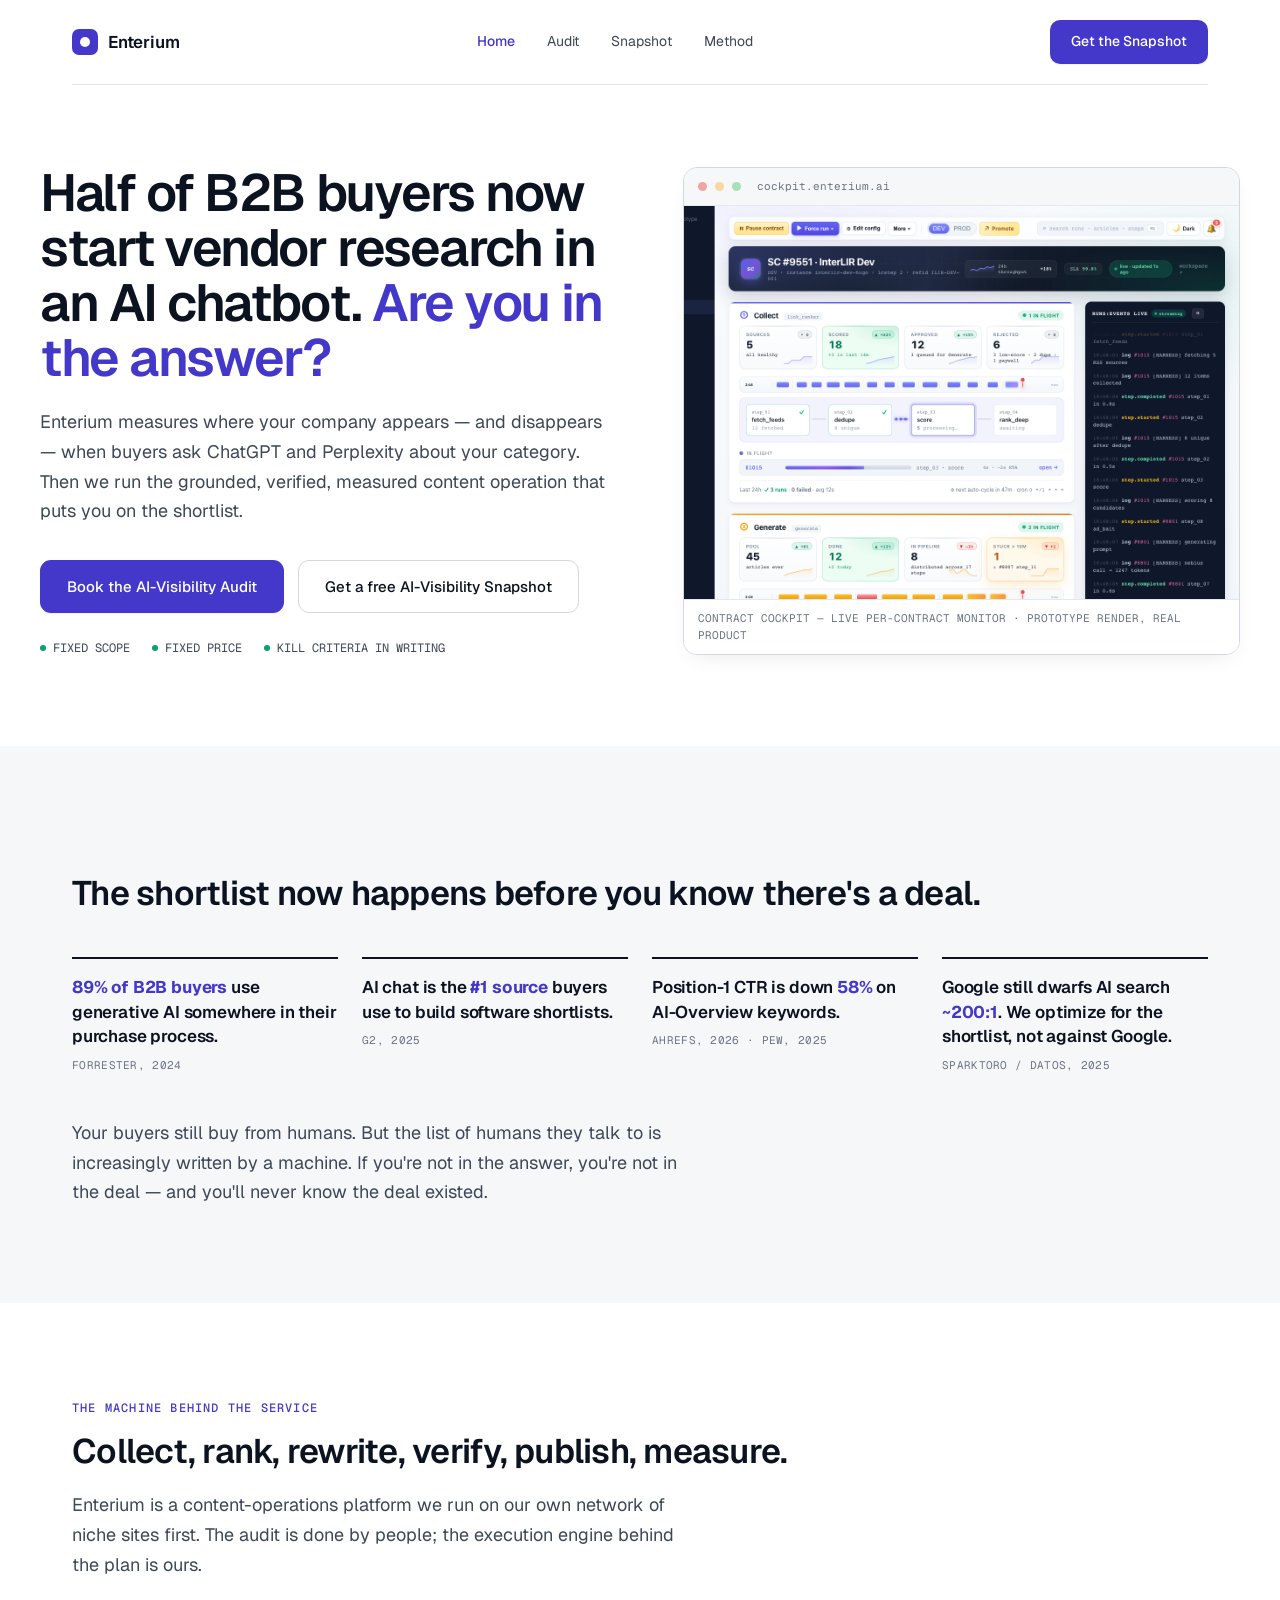
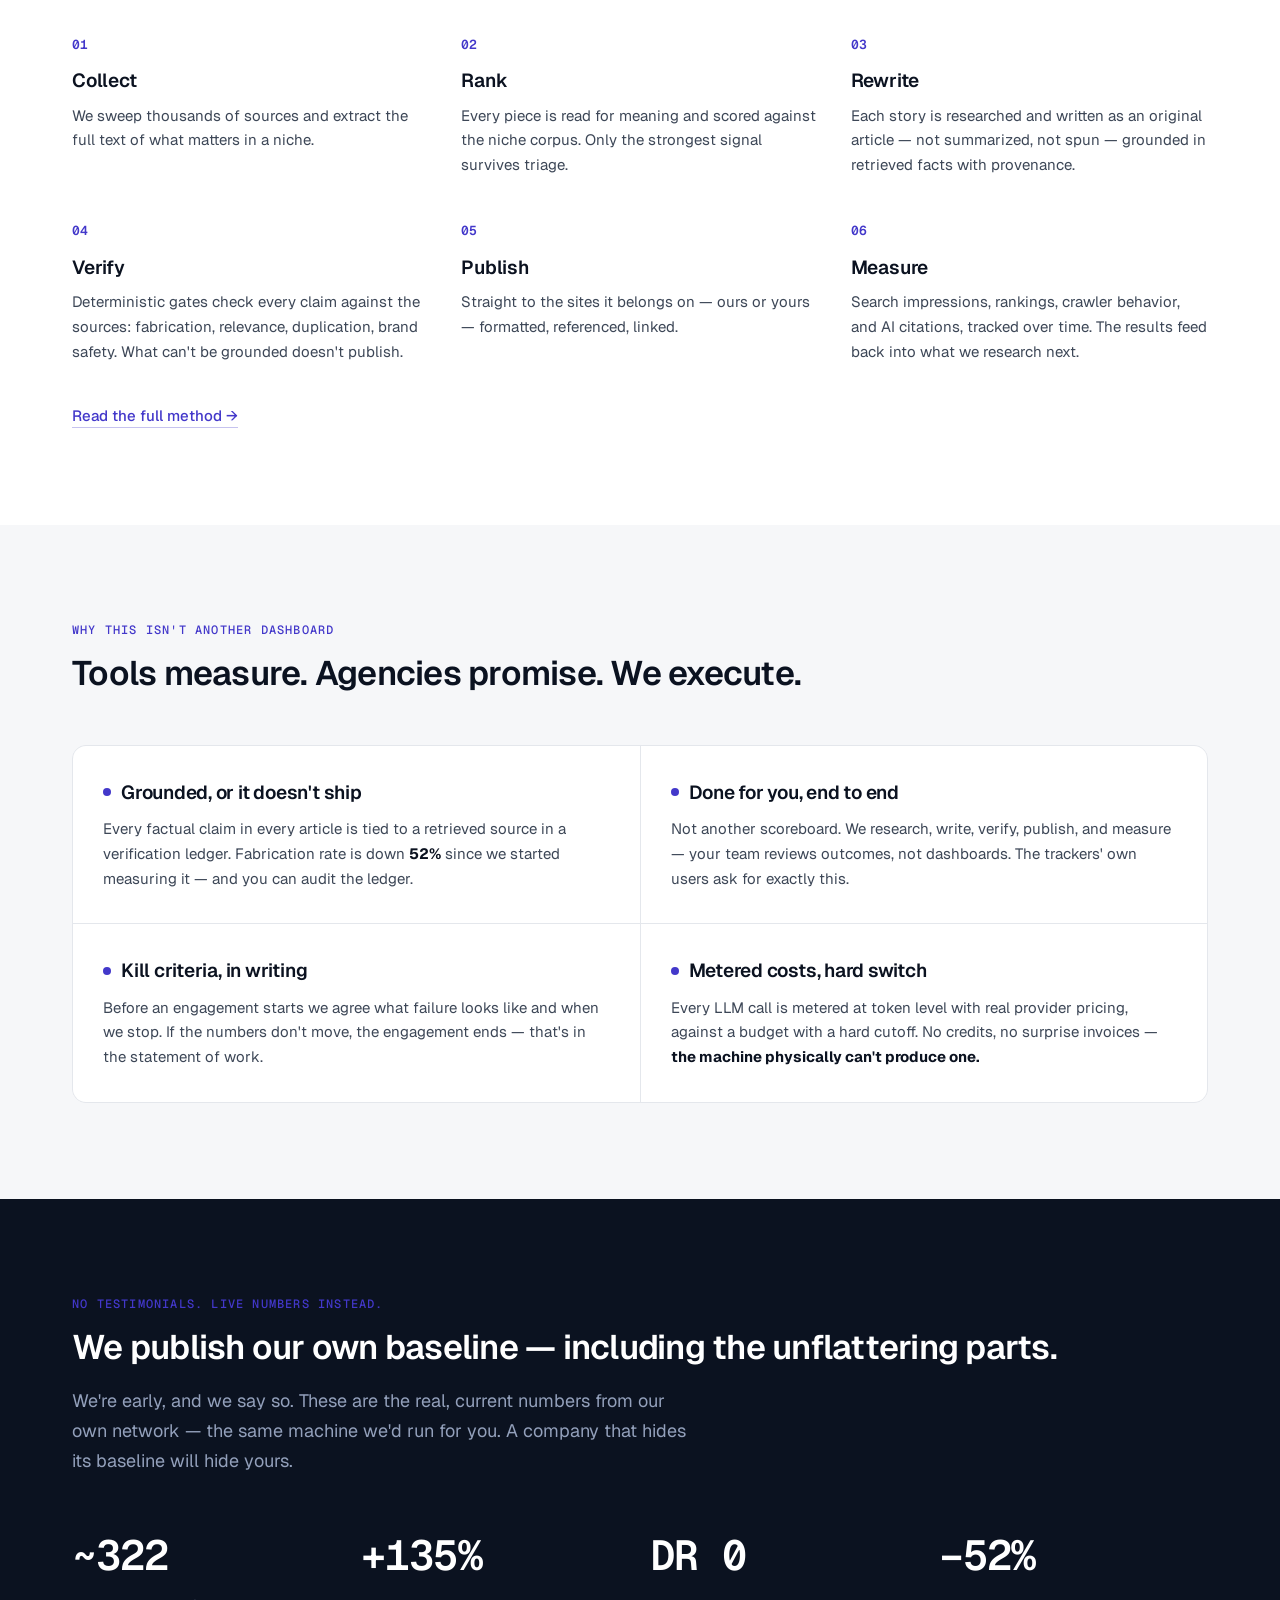
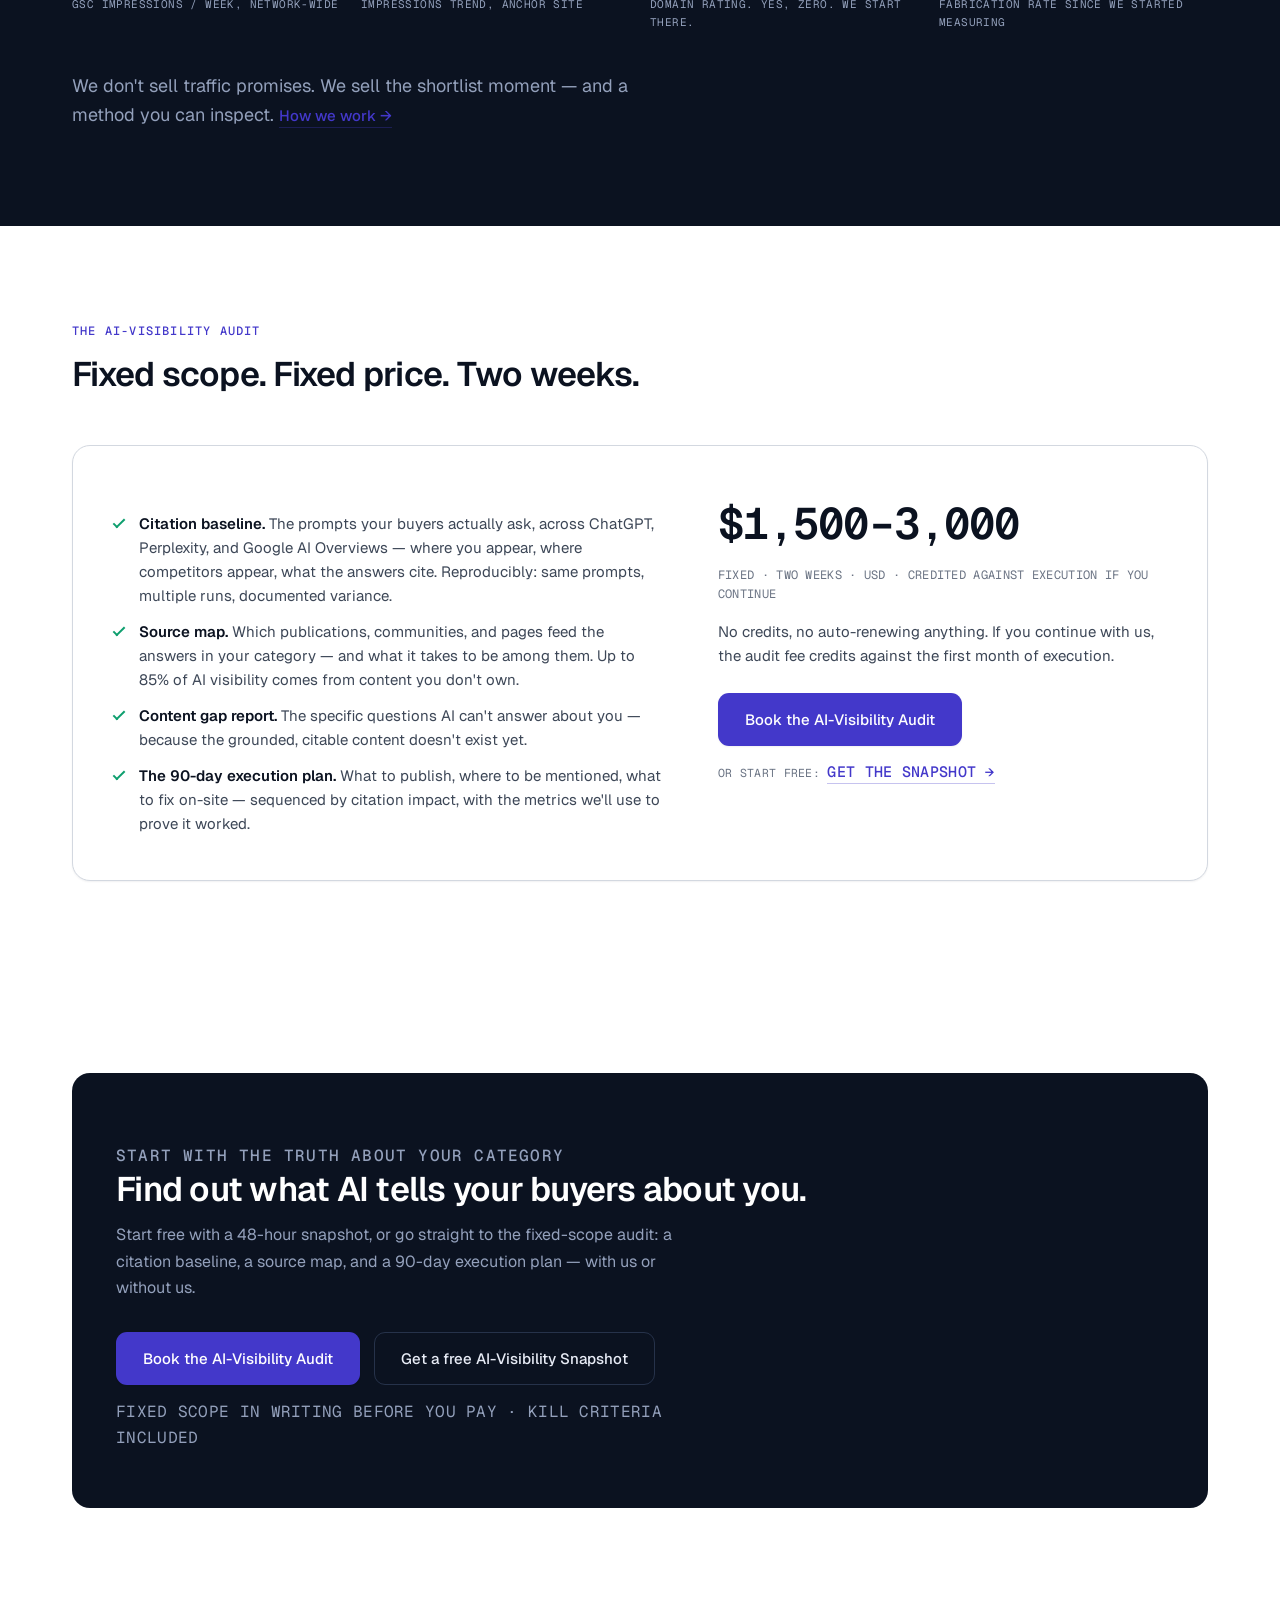
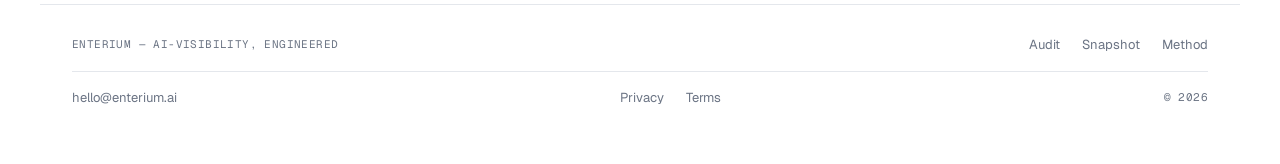
==== index.html @ 720fa22c "Enterium marketing site — canon world, first publish" ====
<!doctype html>
<html lang="en">
<head>
<meta charset="utf-8" />
<meta name="viewport" content="width=device-width, initial-scale=1, viewport-fit=cover" />
<link rel="icon" href="assets/favicon.svg" type="image/svg+xml" />
<link rel="apple-touch-icon" href="assets/apple-touch-icon.svg" />
<title>Enterium — Be in the answer your buyers read</title>
<meta name="description" content="Half of B2B buyers now start vendor research in an AI chatbot. Enterium shows if you're in the answer — and runs the operation that puts you there." />
<link rel="canonical" href="https://pablopadlo-lab.github.io/enterium/" />
<meta name="theme-color" content="#ffffff" />
<meta property="og:type" content="website" />
<meta property="og:title" content="Enterium — Be in the answer your buyers read" />
<meta property="og:description" content="Half of B2B buyers now start vendor research in an AI chatbot. Enterium shows if you're in the answer — and runs the operation that puts you there." />
<meta property="og:url" content="https://pablopadlo-lab.github.io/enterium/" />
<meta property="og:image" content="https://pablopadlo-lab.github.io/enterium/assets/og-image.svg" />
<meta name="twitter:card" content="summary_large_image" />
<meta name="twitter:title" content="Enterium — Be in the answer your buyers read" />
<meta name="twitter:description" content="Half of B2B buyers now start vendor research in an AI chatbot. Enterium shows if you're in the answer — and runs the operation that puts you there." />
<meta name="twitter:image" content="https://pablopadlo-lab.github.io/enterium/assets/og-image.svg" />
<script type="application/ld+json">
{
  "@context": "https://schema.org",
  "@type": "Organization",
  "name": "Enterium",
  "url": "https://pablopadlo-lab.github.io/enterium/",
  "logo": "https://pablopadlo-lab.github.io/enterium/assets/favicon.svg",
  "description": "Enterium is a content-operations platform — Collect, Rank, Rewrite, Verify, Publish, Measure — sold as a done-for-you AI-visibility (GEO) service for B2B companies."
}
</script>
<script type="application/ld+json">
{
  "@context": "https://schema.org",
  "@type": "WebSite",
  "name": "Enterium",
  "url": "https://pablopadlo-lab.github.io/enterium/"
}
</script>
<!-- GA4 placeholder (see README.md). Consent mode defaults to denied; analytics
     fires only after consent. Replace G-XXXXXXXXXX with your measurement ID and
     uncomment the two script blocks below to enable.
<script>
  window.dataLayer = window.dataLayer || [];
  function gtag(){dataLayer.push(arguments);}
  gtag('consent', 'default', { analytics_storage: 'denied', ad_storage: 'denied' });
</script>
<script async src="https://www.googletagmanager.com/gtag/js?id=G-XXXXXXXXXX"></script>
-->
<!--
THESIS: the category-standard B2B AI-search service site, played straight — clarity,
proof, one committed accent; refuses the dark neon HUD cliché and refuses quirk.
OWN-WORLD: white surfaces, near-black ink, single indigo accent, Geist/Geist Mono,
hairline rules, real product imagery (cockpit screenshot), dark reserved for the metrics
band and the closing CTA panel.
STORY: a skeptical B2B founder gets the problem in one line, sees primary-source
evidence, sees the machine that executes, reads our unflattering numbers, then acts.
FIRST VIEWPORT: clean nav; left — the claim + sub + dual CTA + mono proof microline;
right — the Contract Cockpit in a browser frame, captioned honestly as a prototype.
FORM: canon, chosen by the user via the standing exit (2026-07-27); quality bar
AirOps/Profound. Old HUD world is anti-reference. Copy rules: verified stats only.
-->
<link rel="preconnect" href="https://fonts.googleapis.com" />
<link rel="preconnect" href="https://fonts.gstatic.com" crossorigin />
<link rel="preload" as="style" href="https://fonts.googleapis.com/css2?family=Geist:wght@400;500;600;700&family=Geist+Mono:wght@400;500;600&display=swap" onload="this.onload=null;this.rel='stylesheet'" />
<noscript><link rel="stylesheet" href="https://fonts.googleapis.com/css2?family=Geist:wght@400;500;600;700&family=Geist+Mono:wght@400;500;600&display=swap" /></noscript>
<link rel="stylesheet" href="assets/canon.css" />
<script src="assets/main.js" defer></script>
</head>
<body>
<a class="skip" href="#main">Skip to content</a>

<header class="wrap">
  <div class="nav">
    <a class="brand" href="index.html" aria-label="Enterium home"><span class="mark" aria-hidden="true"></span><b>Enterium</b></a>
    <nav class="navlinks" aria-label="Primary">
      <a href="index.html" aria-current="page">Home</a>
      <a href="audit.html">Audit</a>
      <a href="snapshot.html">Snapshot</a>
      <a href="method.html">Method</a>
    </nav>
    <a class="btn btn-primary navcta-btn" href="snapshot.html">Get the Snapshot</a>
    <button class="navtoggle" type="button" aria-expanded="false" aria-controls="mobilemenu" aria-label="Toggle navigation">
      <span></span><span></span><span></span>
    </button>
  </div>
  <nav class="mobilemenu" id="mobilemenu" aria-label="Mobile">
    <a href="index.html" aria-current="page">Home</a>
    <a href="audit.html">Audit</a>
    <a href="snapshot.html">Snapshot</a>
    <a href="method.html">Method</a>
    <a class="btn btn-primary" href="snapshot.html">Get the Snapshot</a>
  </nav>
</header>

<main id="main" tabindex="-1">
  <!-- hero -->
  <section class="hero wrap">
    <div class="hero-inner">
      <h1 class="reveal" style="--i:0">Half of B2B buyers now start vendor research in an AI chatbot. <span class="em">Are you in the&nbsp;answer?</span></h1>
      <p class="lead reveal" style="--i:1">Enterium measures where your company appears — and disappears — when buyers ask ChatGPT and Perplexity about your category. Then we run the grounded, verified, measured content operation that puts you on the shortlist.</p>
      <div class="hero-ctas reveal" style="--i:2">
        <a class="btn btn-primary btn-lg" href="audit.html">Book the AI-Visibility Audit</a>
        <a class="btn btn-line btn-lg" href="snapshot.html">Get a free AI-Visibility Snapshot</a>
      </div>
      <div class="hero-proof reveal" style="--i:3">
        <span><i aria-hidden="true"></i>FIXED SCOPE</span>
        <span><i aria-hidden="true"></i>FIXED PRICE</span>
        <span><i aria-hidden="true"></i>KILL CRITERIA IN WRITING</span>
      </div>
    </div>
    <div class="reveal" style="--i:1">
      <figure class="shot">
        <div class="shot-bar" aria-hidden="true"><i></i><i></i><i></i><span>cockpit.enterium.ai</span></div>
        <img src="assets/cockpit.png" alt="Enterium Contract Cockpit: per-contract pipeline monitor showing the Collect stage with scored and approved source counts, run steps, and a live event stream" width="1270" height="900" />
        <figcaption class="shot-cap">CONTRACT COCKPIT — LIVE PER-CONTRACT MONITOR · PROTOTYPE RENDER, REAL PRODUCT</figcaption>
      </figure>
    </div>
  </section>

  <!-- evidence -->
  <section class="soft" aria-labelledby="evidence-h">
    <div class="wrap">
      <p class="eyebrow reveal">The shift, in primary sources</p>
      <h2 id="evidence-h" class="reveal" style="--i:1">The shortlist now happens before you know there's a deal.</h2>
      <div class="sources">
        <div class="source reveal" style="--i:0">
          <p class="s-stat"><b>89% of B2B buyers</b> use generative AI somewhere in their purchase process.</p>
          <p class="s-src">FORRESTER, 2024</p>
        </div>
        <div class="source reveal" style="--i:1">
          <p class="s-stat">AI chat is the <b>#1 source</b> buyers use to build software shortlists.</p>
          <p class="s-src">G2, 2025</p>
        </div>
        <div class="source reveal" style="--i:2">
          <p class="s-stat">Position-1 CTR is down <b>58%</b> on AI-Overview keywords.</p>
          <p class="s-src">AHREFS, 2026 · PEW, 2025</p>
        </div>
        <div class="source reveal" style="--i:3">
          <p class="s-stat">Google still dwarfs AI search <b>~200:1</b>. We optimize for the shortlist, not against Google.</p>
          <p class="s-src">SPARKTORO / DATOS, 2025</p>
        </div>
      </div>
      <p class="lead reveal" style="--i:4;margin-top:44px">Your buyers still buy from humans. But the list of humans they talk to is increasingly written by a machine. If you're not in the answer, you're not in the deal — and you'll never know the deal existed.</p>
    </div>
  </section>

  <!-- how it works -->
  <section aria-labelledby="loop-h">
    <div class="wrap">
      <p class="eyebrow reveal">The machine behind the service</p>
      <h2 id="loop-h" class="reveal" style="--i:1">Collect, rank, rewrite, verify, publish, measure.</h2>
      <p class="lead reveal" style="--i:2">Enterium is a content-operations platform we run on our own network of niche sites first. The audit is done by people; the execution engine behind the plan is ours.</p>
      <div class="steps">
        <div class="step reveal" style="--i:0">
          <span class="st-num">01</span>
          <h3>Collect</h3>
          <p>We sweep thousands of sources and extract the full text of what matters in a niche.</p>
        </div>
        <div class="step reveal" style="--i:1">
          <span class="st-num">02</span>
          <h3>Rank</h3>
          <p>Every piece is read for meaning and scored against the niche corpus. Only the strongest signal survives triage.</p>
        </div>
        <div class="step reveal" style="--i:2">
          <span class="st-num">03</span>
          <h3>Rewrite</h3>
          <p>Each story is researched and written as an original article — not summarized, not spun — grounded in retrieved facts with provenance.</p>
        </div>
        <div class="step reveal" style="--i:3">
          <span class="st-num">04</span>
          <h3>Verify</h3>
          <p>Deterministic gates check every claim against the sources: fabrication, relevance, duplication, brand safety. What can't be grounded doesn't publish.</p>
        </div>
        <div class="step reveal" style="--i:4">
          <span class="st-num">05</span>
          <h3>Publish</h3>
          <p>Straight to the sites it belongs on — ours or yours — formatted, referenced, linked.</p>
        </div>
        <div class="step reveal" style="--i:5">
          <span class="st-num">06</span>
          <h3>Measure</h3>
          <p>Search impressions, rankings, crawler behavior, and AI citations, tracked over time. The results feed back into what we research next.</p>
        </div>
      </div>
      <p class="reveal" style="--i:6;margin-top:40px"><a class="link-arrow" href="method.html">Read the full method &rarr;</a></p>
    </div>
  </section>

  <!-- why it's different -->
  <section class="soft" aria-labelledby="diff-h">
    <div class="wrap">
      <p class="eyebrow reveal">Why this isn't another dashboard</p>
      <h2 id="diff-h" class="reveal" style="--i:1">Tools measure. Agencies promise. We execute.</h2>
      <div class="fgrid">
        <div class="fcell reveal" style="--i:0">
          <h3>Grounded, or it doesn't ship</h3>
          <p>Every factual claim in every article is tied to a retrieved source in a verification ledger. Fabrication rate is down <b>52%</b> since we started measuring it — and you can audit the ledger.</p>
        </div>
        <div class="fcell reveal" style="--i:1">
          <h3>Done for you, end to end</h3>
          <p>Not another scoreboard. We research, write, verify, publish, and measure — your team reviews outcomes, not dashboards. The trackers' own users ask for exactly this.</p>
        </div>
        <div class="fcell reveal" style="--i:2">
          <h3>Kill criteria, in writing</h3>
          <p>Before an engagement starts we agree what failure looks like and when we stop. If the numbers don't move, the engagement ends — that's in the statement of work.</p>
        </div>
        <div class="fcell reveal" style="--i:3">
          <h3>Metered costs, hard switch</h3>
          <p>Every LLM call is metered at token level with real provider pricing, against a budget with a hard cutoff. No credits, no surprise invoices — <b>the machine physically can't produce one.</b></p>
        </div>
      </div>
    </div>
  </section>

  <!-- candid numbers (dark band) -->
  <section class="dark" aria-labelledby="numbers-h">
    <div class="wrap">
      <p class="eyebrow reveal">No testimonials. Live numbers instead.</p>
      <h2 id="numbers-h" class="reveal" style="--i:1">We publish our own baseline — including the unflattering parts.</h2>
      <p class="lead reveal" style="--i:2">We're early, and we say so. These are the real, current numbers from our own network — the same machine we'd run for you. A company that hides its baseline will hide yours.</p>
      <div class="metrics">
        <div class="metric reveal" style="--i:0">
          <div class="m-num">~322</div>
          <div class="m-lbl">GSC IMPRESSIONS / WEEK, NETWORK-WIDE</div>
        </div>
        <div class="metric reveal" style="--i:1">
          <div class="m-num">+135%</div>
          <div class="m-lbl">IMPRESSIONS TREND, ANCHOR SITE</div>
        </div>
        <div class="metric reveal" style="--i:2">
          <div class="m-num">DR 0</div>
          <div class="m-lbl">DOMAIN RATING. YES, ZERO. WE START THERE.</div>
        </div>
        <div class="metric reveal" style="--i:3">
          <div class="m-num">&minus;52%</div>
          <div class="m-lbl">FABRICATION RATE SINCE WE STARTED MEASURING</div>
        </div>
      </div>
      <p class="lead reveal" style="--i:4;margin-top:40px">We don't sell traffic promises. We sell the shortlist moment — and a method you can inspect. <a class="link-arrow" href="method.html">How we work &rarr;</a></p>
    </div>
  </section>

  <!-- the offer -->
  <section aria-labelledby="offer-h">
    <div class="wrap">
      <p class="eyebrow reveal">The AI-Visibility Audit</p>
      <h2 id="offer-h" class="reveal" style="--i:1">Fixed scope. Fixed price. Two weeks.</h2>
      <div class="offer reveal" style="--i:2">
        <div>
          <ul class="checks">
            <li><b>Citation baseline.</b> The prompts your buyers actually ask, across ChatGPT, Perplexity, and Google AI Overviews — where you appear, where competitors appear, what the answers cite. Reproducibly: same prompts, multiple runs, documented variance.</li>
            <li><b>Source map.</b> Which publications, communities, and pages feed the answers in your category — and what it takes to be among them. Up to 85% of AI visibility comes from content you don't own.</li>
            <li><b>Content gap report.</b> The specific questions AI can't answer about you — because the grounded, citable content doesn't exist yet.</li>
            <li><b>The 90-day execution plan.</b> What to publish, where to be mentioned, what to fix on-site — sequenced by citation impact, with the metrics we'll use to prove it worked.</li>
          </ul>
        </div>
        <div>
          <div class="price-num">$1,500–3,000</div>
          <p class="price-note">FIXED · TWO WEEKS · USD · CREDITED AGAINST EXECUTION IF YOU CONTINUE</p>
          <p style="color:var(--ink2);font-size:15px;line-height:1.65;margin-top:16px">No credits, no auto-renewing anything. If you continue with us, the audit fee credits against the first month of execution.</p>
          <div class="cta-btns" style="margin-top:24px">
            <a class="btn btn-primary btn-lg" href="audit.html">Book the AI-Visibility Audit</a>
          </div>
          <p class="hero-note" style="margin-top:14px">OR START FREE: <a class="link-arrow" href="snapshot.html">GET THE SNAPSHOT &rarr;</a></p>
        </div>
      </div>
    </div>
  </section>

  <!-- final CTA -->
  <section class="cta-final" aria-labelledby="cta-h">
    <div class="wrap">
      <div class="panelbox reveal">
        <p class="eyebrow" style="color:var(--muted-on-dark)">Start with the truth about your category</p>
        <h2 id="cta-h">Find out what AI tells your buyers about you.</h2>
        <p>Start free with a 48-hour snapshot, or go straight to the fixed-scope audit: a citation baseline, a source map, and a 90-day execution plan — with us or without us.</p>
        <div class="cta-btns">
          <a class="btn btn-primary btn-lg" href="audit.html">Book the AI-Visibility Audit</a>
          <a class="btn btn-on-dark btn-lg" href="snapshot.html">Get a free AI-Visibility Snapshot</a>
        </div>
        <p class="risk-line">FIXED SCOPE IN WRITING BEFORE YOU PAY &middot; KILL CRITERIA INCLUDED</p>
      </div>
    </div>
  </section>
</main>

<footer class="wrap">
  <div class="foot-row">
    <span class="mono">ENTERIUM &mdash; AI-VISIBILITY, ENGINEERED</span>
    <nav aria-label="Footer">
      <a href="audit.html">Audit</a>
      <a href="snapshot.html">Snapshot</a>
      <a href="method.html">Method</a>
    </nav>
  </div>
  <div class="foot-row">
    <a href="mailto:hello@enterium.ai">hello@enterium.ai</a>
    <nav aria-label="Legal">
      <a href="privacy.html">Privacy</a>
      <a href="terms.html">Terms</a>
    </nav>
    <span class="mono">&copy; 2026</span>
  </div>
</footer>
</body>
</html>
---- assets/canon.css ----
/* ============================================================
   Enterium — canon stylesheet (category standard, played straight)
   Light B2B surface. Bar: AirOps / Profound craft level.
   Palette: white + near-black ink + one committed indigo accent.
   Type: Geist / Geist Mono.
   ============================================================ */

:root{
  --bg:#ffffff; --bg-soft:#f6f7f9; --panel:#ffffff;
  --ink:#0b1220; --ink2:#3d4757; --ink3:#6b7484;
  --line:#e4e7ec; --line2:#d3d8e0;
  --accent:#4338ca; --accent-d:#3730a3; --accent-soft:#eef0fe;
  --ok:#0e9f6e;
  --dark:#0b1220; --dark-2:#131c30; --dark-line:#26324a;
  --txt-on-dark:#e8ecf6; --muted-on-dark:#93a0bb;
  --sans:'Geist',ui-sans-serif,system-ui,sans-serif;
  --mono:'Geist Mono',ui-monospace,monospace;
  --wrap:1200px;
  --radius:14px;
  --shadow-s:0 1px 2px rgba(16,24,40,.06);
  --shadow-m:0 8px 24px -12px rgba(16,24,40,.14);
}

*,*::before,*::after{box-sizing:border-box;margin:0;padding:0}
html{scroll-behavior:smooth}
body{
  background:var(--bg); color:var(--ink); font-family:var(--sans);
  line-height:1.55; -webkit-font-smoothing:antialiased; overflow-x:hidden;
}
::selection{background:rgba(67,56,202,.18)}
a{color:inherit;text-decoration:none}
img,svg{display:block;max-width:100%}
.sr-only{position:absolute;width:1px;height:1px;padding:0;margin:-1px;overflow:hidden;clip:rect(0,0,0,0);white-space:nowrap;border:0}

/* ---------- skip link ---------- */
.skip{position:fixed;top:-60px;left:20px;z-index:100;background:var(--panel);color:var(--ink);
  border:1px solid var(--accent);border-radius:8px;padding:10px 16px;font-size:14px;transition:top .18s}
.skip:focus-visible{top:20px}

/* ---------- layout ---------- */
.wrap{position:relative;max-width:var(--wrap);margin-left:auto;margin-right:auto;padding-left:32px;padding-right:32px}
main{position:relative}
section{padding-top:96px;padding-bottom:96px}
section.soft{background:var(--bg-soft)}
section.dark{background:var(--dark);color:var(--txt-on-dark)}
.hairline-top{border-top:1px solid var(--line)}

/* ---------- nav ---------- */
.nav{display:flex;align-items:center;justify-content:space-between;padding:20px 0;
  border-bottom:1px solid var(--line)}
.brand{display:flex;align-items:center;gap:10px}
.brand .mark{width:26px;height:26px;border-radius:7px;background:var(--accent);flex:none;position:relative}
.brand .mark::after{content:"";position:absolute;inset:8px;border-radius:50%;background:#fff}
.brand b{font-weight:600;font-size:17px;letter-spacing:-.2px}
.navlinks{display:flex;gap:28px;font-size:14px;color:var(--ink2)}
.navlinks a{display:inline-flex;align-items:center;min-height:28px;padding:6px 2px;transition:color .2s}
.navlinks a:hover{color:var(--ink)}
.navlinks a[aria-current="page"]{color:var(--accent);font-weight:500}
.navtoggle{display:none;width:42px;height:42px;border:1px solid var(--line2);border-radius:10px;
  background:#fff;cursor:pointer;place-items:center;flex-direction:column;gap:5px}
.navtoggle span{display:block;width:18px;height:2px;border-radius:2px;background:var(--ink);transition:transform .2s,opacity .2s}
.navtoggle[aria-expanded="true"] span:nth-child(1){transform:translateY(7px) rotate(45deg)}
.navtoggle[aria-expanded="true"] span:nth-child(2){opacity:0}
.navtoggle[aria-expanded="true"] span:nth-child(3){transform:translateY(-7px) rotate(-45deg)}
.mobilemenu{display:none}
.mobilemenu.open{display:flex;flex-direction:column;gap:4px;margin:10px 0;padding:12px;
  background:#fff;border:1px solid var(--line);border-radius:14px;box-shadow:var(--shadow-m)}
.mobilemenu a{padding:11px 10px;border-radius:9px;color:var(--ink2);font-size:15px}
.mobilemenu a:hover,.mobilemenu a:focus-visible{color:var(--ink);background:var(--bg-soft)}
.mobilemenu a[aria-current="page"]{color:var(--accent)}
.mobilemenu .btn-primary{color:#fff;margin-top:6px;text-align:center}

/* ---------- buttons ---------- */
.btn{display:inline-flex;align-items:center;justify-content:center;gap:8px;
  font-family:var(--sans);font-size:14px;font-weight:500;padding:10px 20px;border-radius:10px;
  cursor:pointer;border:1px solid transparent;transition:transform .15s,box-shadow .18s,border-color .18s,background .18s,color .18s}
.btn:active{transform:translateY(1px)}
.btn-primary{color:#fff;background:var(--accent);box-shadow:var(--shadow-s)}
.btn-primary:hover{background:var(--accent-d);transform:translateY(-1px);box-shadow:var(--shadow-m)}
.btn-primary:active{transform:translateY(1px)}
.btn-line{border:1px solid var(--line2);color:var(--ink);background:#fff}
.btn-line:hover{border-color:var(--accent);color:var(--accent);background:var(--accent-soft)}
.btn-lg{padding:14px 26px;font-size:15px;border-radius:11px}
.btn[disabled]{opacity:.6;cursor:not-allowed;transform:none;box-shadow:none}
.btn-on-dark{border:1px solid var(--dark-line);color:var(--txt-on-dark);background:transparent}
.btn-on-dark:hover{border-color:var(--txt-on-dark)}
.link-arrow{color:var(--accent);font-size:15px;font-weight:500;border-bottom:1px solid rgba(67,56,202,.3);padding-bottom:2px;transition:border-color .2s,color .2s}
.link-arrow:hover{color:var(--accent-d);border-color:var(--accent)}

/* ---------- type ---------- */
.eyebrow{font-family:var(--mono);font-size:12px;color:var(--accent);letter-spacing:1.2px;text-transform:uppercase;font-weight:500}
h1{font-size:52px;line-height:1.06;font-weight:600;letter-spacing:-.028em;margin:0}
h1 .em,h2 .em{color:var(--accent)}
h2{font-size:34px;font-weight:600;letter-spacing:-.022em;line-height:1.14;margin-top:14px}
section.dark h2{color:#fff}
h3{font-size:19px;font-weight:600;letter-spacing:-.012em}
.lead{font-size:18px;color:var(--ink2);max-width:620px;margin-top:20px;line-height:1.65}
.mono{font-family:var(--mono)}

/* ---------- hero ---------- */
.hero{display:grid;grid-template-columns:1.02fr .98fr;gap:64px;align-items:center;padding:80px 0 88px}
.hero-inner .lead{margin-top:22px}
.hero-ctas{display:flex;gap:14px;margin-top:34px;flex-wrap:wrap;align-items:center}
.hero-note{font-family:var(--mono);font-size:11.5px;color:var(--ink3);margin-top:18px;letter-spacing:.3px}
.hero-proof{display:flex;gap:22px;margin-top:26px;flex-wrap:wrap}
.hero-proof span{font-family:var(--mono);font-size:12px;color:var(--ink2);display:inline-flex;align-items:center;gap:7px}
.hero-proof i{width:6px;height:6px;border-radius:50%;background:var(--ok);flex:none}

/* browser frame for product shot */
.shot{border:1px solid var(--line2);border-radius:var(--radius);overflow:hidden;background:#fff;box-shadow:var(--shadow-m)}
.shot-bar{display:flex;align-items:center;gap:8px;padding:10px 14px;border-bottom:1px solid var(--line);background:var(--bg-soft)}
.shot-bar i{width:9px;height:9px;border-radius:50%;background:var(--line2)}
.shot-bar i:first-child{background:#f0a4a4}.shot-bar i:nth-child(2){background:#f5d9a0}.shot-bar i:nth-child(3){background:#a8e0b8}
.shot-bar span{font-family:var(--mono);font-size:11px;color:var(--ink3);margin-left:8px}
.shot img{width:100%;height:auto}
.shot-cap{font-family:var(--mono);font-size:11px;color:var(--ink3);padding:10px 14px;border-top:1px solid var(--line);background:#fff}

/* ---------- 2-col text/media split ---------- */
.split{display:grid;grid-template-columns:1.02fr .98fr;gap:64px;align-items:center}
@media(max-width:980px){.split{grid-template-columns:1fr;gap:40px}
  .split .shot{justify-self:start}}

/* ---------- proof strip (sources) ---------- */
.sources{display:grid;grid-template-columns:repeat(4,1fr);gap:24px;margin-top:44px}
.source{border-top:2px solid var(--ink);padding-top:16px}
.source .s-stat{font-size:17px;font-weight:600;letter-spacing:-.01em;line-height:1.45}
.source .s-stat b{color:var(--accent)}
.source .s-src{font-family:var(--mono);font-size:11px;color:var(--ink3);margin-top:8px;letter-spacing:.3px}

/* ---------- numbered steps ---------- */
.steps{display:grid;grid-template-columns:repeat(3,1fr);gap:40px 32px;margin-top:52px}
.step .st-num{font-family:var(--mono);font-size:13px;color:var(--accent);font-weight:600}
.step h3{margin-top:10px}
.step p{color:var(--ink2);font-size:15px;line-height:1.65;margin-top:8px}

/* ---------- feature grid (2x2) ---------- */
.fgrid{display:grid;grid-template-columns:1fr 1fr;gap:1px;background:var(--line);border:1px solid var(--line);
  border-radius:var(--radius);overflow:hidden;margin-top:52px}
.fcell{background:#fff;padding:32px 30px}
.fcell h3{display:flex;align-items:center;gap:10px}
.fcell h3::before{content:"";width:8px;height:8px;border-radius:50%;background:var(--accent);flex:none}
.fcell p{color:var(--ink2);font-size:15px;line-height:1.65;margin-top:10px}
.fcell p b{color:var(--ink)}

/* ---------- dark metrics band ---------- */
.metrics{display:grid;grid-template-columns:repeat(4,1fr);gap:28px 20px;margin-top:48px}
.metric .m-num{font-family:var(--mono);font-size:42px;font-weight:600;letter-spacing:-.02em;color:#fff}
.metric .m-lbl{font-family:var(--mono);font-size:11px;color:var(--muted-on-dark);margin-top:8px;letter-spacing:.4px;line-height:1.55}
section.dark .lead{color:var(--muted-on-dark)}

/* ---------- offer panel ---------- */
.offer{display:grid;grid-template-columns:1.1fr .9fr;gap:56px;align-items:start;
  border:1px solid var(--line2);border-radius:18px;padding:44px 40px;background:#fff;box-shadow:var(--shadow-s);margin-top:52px}
.price-num{font-family:var(--mono);font-size:44px;font-weight:600;letter-spacing:-.02em;color:var(--ink)}
.price-note{font-family:var(--mono);font-size:12px;color:var(--ink3);margin-top:8px;letter-spacing:.3px}
.checks{list-style:none;margin-top:22px;display:flex;flex-direction:column;gap:12px}
.checks li{position:relative;padding-left:26px;color:var(--ink2);font-size:15px;line-height:1.6}
.checks li::before{content:"";position:absolute;left:0;top:7px;width:12px;height:6px;
  border-left:2px solid var(--ok);border-bottom:2px solid var(--ok);transform:rotate(-45deg)}
.checks li b{color:var(--ink);font-weight:600}

/* ---------- zig-zag 2-col (audit page) ---------- */
.zig{display:grid;grid-template-columns:1fr 1fr;gap:56px 64px;margin-top:52px;align-items:start}
.zig .z-offset{margin-top:48px}
.z-item .z-kick{font-family:var(--mono);font-size:11px;color:var(--accent);letter-spacing:1.2px;text-transform:uppercase;margin-bottom:10px}
.z-item p{color:var(--ink2);font-size:15px;line-height:1.65;margin-top:10px}
.z-item p b{color:var(--ink)}

/* ---------- numbered rows (evidence lists) ---------- */
.rows{margin-top:48px;border-top:1px solid var(--line)}
.row{display:grid;grid-template-columns:72px 220px 1fr;gap:26px;align-items:baseline;
  padding:26px 4px;border-bottom:1px solid var(--line)}
.row .r-idx{font-family:var(--mono);font-size:13px;color:var(--accent);letter-spacing:.5px}
.row .r-title{font-size:18px;font-weight:600;letter-spacing:-.01em}
.row .r-body{color:var(--ink2);font-size:15.5px;line-height:1.65;max-width:640px}
.row .r-body b,.row .r-body strong{color:var(--ink);font-weight:600}
.row .r-src{font-family:var(--mono);font-size:11px;color:var(--ink3);margin-top:8px;letter-spacing:.3px}

/* ---------- FAQ ---------- */
.faq{margin-top:44px;border-top:1px solid var(--line)}
.faq details{border-bottom:1px solid var(--line)}
.faq summary{list-style:none;cursor:pointer;display:flex;justify-content:space-between;align-items:baseline;gap:20px;
  padding:24px 4px;font-size:17px;font-weight:600;letter-spacing:-.01em;transition:color .2s}
.faq summary::-webkit-details-marker{display:none}
.faq summary::after{content:"+";font-family:var(--mono);color:var(--accent);font-size:20px;flex:none;transition:transform .2s}
.faq details[open] summary::after{transform:rotate(45deg)}
.faq summary:hover{color:var(--accent)}
.faq .faq-a{padding:0 4px 26px;color:var(--ink2);font-size:15.5px;line-height:1.7;max-width:720px}
.faq .faq-a b{color:var(--ink)}

/* ---------- form ---------- */
.form{display:flex;flex-direction:column;gap:22px;margin-top:34px}
.field label{display:block;font-size:14px;font-weight:500;margin-bottom:7px}
.field .req{color:var(--accent);font-family:var(--mono);font-size:12px;margin-left:4px}
.field .opt{font-family:var(--mono);font-size:11px;color:var(--ink3);margin-left:8px;letter-spacing:.4px;text-transform:uppercase}
.field .helper{font-size:12.5px;color:var(--ink3);margin-top:6px;line-height:1.5}
.field input,.field textarea{width:100%;font-family:var(--sans);font-size:15px;color:var(--ink);
  background:#fff;border:1px solid var(--line2);border-radius:10px;padding:12px 14px;
  transition:border-color .18s,box-shadow .18s}
.field textarea{min-height:88px;resize:vertical}
.field input::placeholder,.field textarea::placeholder{color:#9aa3b2}
.field input:focus,.field textarea:focus{outline:none;border-color:var(--accent);box-shadow:0 0 0 3px rgba(67,56,202,.14)}
.field input[aria-invalid="true"],.field textarea[aria-invalid="true"]{border-color:#dc3f5c}
.field .err{display:none;font-family:var(--mono);font-size:11.5px;color:#c92a45;margin-top:6px;letter-spacing:.2px}
.field.invalid .err{display:block}
.form.is-loading .field input,.form.is-loading .field textarea{opacity:.55;pointer-events:none}
.form-state{display:none;border:1px solid var(--line2);border-radius:16px;padding:34px 30px;margin-top:34px;background:#fff;box-shadow:var(--shadow-s)}
.form-state.show{display:block}
.form-state h2,.form-state h3{font-size:22px;margin-top:0}
.form-state p{color:var(--ink2);margin-top:12px;line-height:1.65;max-width:560px}
.form-state.error{border-color:rgba(220,63,92,.5)}
.form-state.error h2,.form-state.error h3{color:#c92a45}
.form-state .btn{margin-top:20px}
.demo-note{font-family:var(--mono);font-size:11.5px;color:var(--ink3);margin-top:16px;letter-spacing:.3px;line-height:1.6}
.demo-note a{color:var(--accent);border-bottom:1px solid rgba(67,56,202,.3)}

/* ---------- quote / note panel ---------- */
.note{border:1px solid var(--line2);background:var(--accent-soft);border-radius:12px;
  padding:22px 24px;color:var(--ink2);font-size:15px;line-height:1.65}
.note b{color:var(--ink)}

/* ---------- final CTA ---------- */
.cta-final .panelbox{border-radius:18px;padding:56px 44px;background:var(--dark);color:var(--txt-on-dark);position:relative;overflow:hidden}
.cta-final h2{margin-top:0;font-size:34px;color:#fff}
.cta-final p{color:var(--muted-on-dark);max-width:560px;margin-top:14px;font-size:16px;line-height:1.65}
.cta-btns{display:flex;gap:14px;margin-top:30px;flex-wrap:wrap;align-items:center}
.risk-line{font-family:var(--mono);font-size:11.5px;color:var(--muted-on-dark);margin-top:20px;letter-spacing:.3px}

/* ---------- plain document pages ---------- */
.doc{max-width:780px}
.doc h1{font-size:40px}
.doc h2{font-size:20px;margin-top:46px;letter-spacing:-.01em}
.doc p,.doc ul{color:var(--ink2);font-size:15.5px;line-height:1.7;margin-top:14px;max-width:720px}
.doc ul{padding-left:20px}
.doc li{margin-top:8px}
.doc b,.doc strong{color:var(--ink);font-weight:600}
.doc a:not(.btn){color:var(--accent);border-bottom:1px solid rgba(67,56,202,.3)}
.doc a:not(.btn):hover{color:var(--accent-d);border-color:var(--accent)}
.doc .banner-draft{display:inline-block;font-family:var(--mono);font-size:11px;letter-spacing:.8px;
  color:#92660a;background:#fdf3dd;border:1px solid #eed9a4;border-radius:20px;padding:6px 14px;margin-top:24px;text-transform:uppercase}
@media(max-width:768px){.doc h1{font-size:30px}}

/* ---------- footer ---------- */
footer{border-top:1px solid var(--line);margin-top:0;
  padding:30px 0 56px;color:var(--ink3);font-size:13px}
.foot-row{display:flex;justify-content:space-between;align-items:center;gap:14px 24px;flex-wrap:wrap}
.foot-row + .foot-row{margin-top:16px;padding-top:16px;border-top:1px solid var(--line)}
footer .mono{font-family:var(--mono);font-size:11px;letter-spacing:.4px}
footer nav{display:flex;gap:22px}
footer a{transition:color .2s}
footer a:hover{color:var(--ink)}

/* ---------- reveal on scroll (initial hidden state only when JS is running) ---------- */
.js .reveal{opacity:0;transform:translateY(20px);
  transition:opacity .6s cubic-bezier(.2,.7,.2,1),transform .6s cubic-bezier(.2,.7,.2,1);
  transition-delay:calc(var(--i,0)*80ms)}
.reveal.in{opacity:1;transform:none}

/* ---------- focus & motion ---------- */
:focus-visible{outline:2px solid var(--accent);outline-offset:2px;border-radius:6px}
:focus:not(:focus-visible){outline:none}
@media(prefers-reduced-motion:reduce){
  *,*::before,*::after{animation-duration:.001ms!important;animation-iteration-count:1!important;
    transition-duration:.001ms!important;scroll-behavior:auto!important}
  .reveal,.js .reveal{opacity:1;transform:none}
}

/* ---------- responsive ---------- */
@media(max-width:980px){
  h1{font-size:40px}
  .hero{grid-template-columns:1fr;gap:44px;padding:56px 0 64px}
  .sources{grid-template-columns:repeat(2,1fr)}
  .steps{grid-template-columns:repeat(2,1fr)}
  .offer{grid-template-columns:1fr;gap:36px}
  .metrics{grid-template-columns:repeat(2,1fr)}
  .row{grid-template-columns:56px 1fr;grid-template-rows:auto auto}
  .row .r-idx{grid-row:1}
  .row .r-title{grid-row:1}
  .row .r-body{grid-column:2;grid-row:2}
  .zig{grid-template-columns:1fr;gap:40px}
  .zig .z-offset{margin-top:0}
}
@media(max-width:768px){
  .wrap{padding-left:22px;padding-right:22px}
  section{padding-top:64px;padding-bottom:64px}
  h1{font-size:32px;letter-spacing:-.02em}
  h2{font-size:27px}
  .navlinks,.nav .navcta-btn{display:none}
  .navtoggle{display:grid}
  .fgrid{grid-template-columns:1fr}
  .cta-final .panelbox{padding:40px 26px}
  .cta-final h2{font-size:28px}
  .offer{padding:30px 24px}
}
@media(max-width:520px){
  .sources{grid-template-columns:1fr}
  .steps{grid-template-columns:1fr}
  .metrics{grid-template-columns:1fr 1fr;gap:22px 14px}
  .metric .m-num{font-size:30px}
  .hero-ctas .btn-lg{width:100%}
  .price-num{font-size:34px}
}
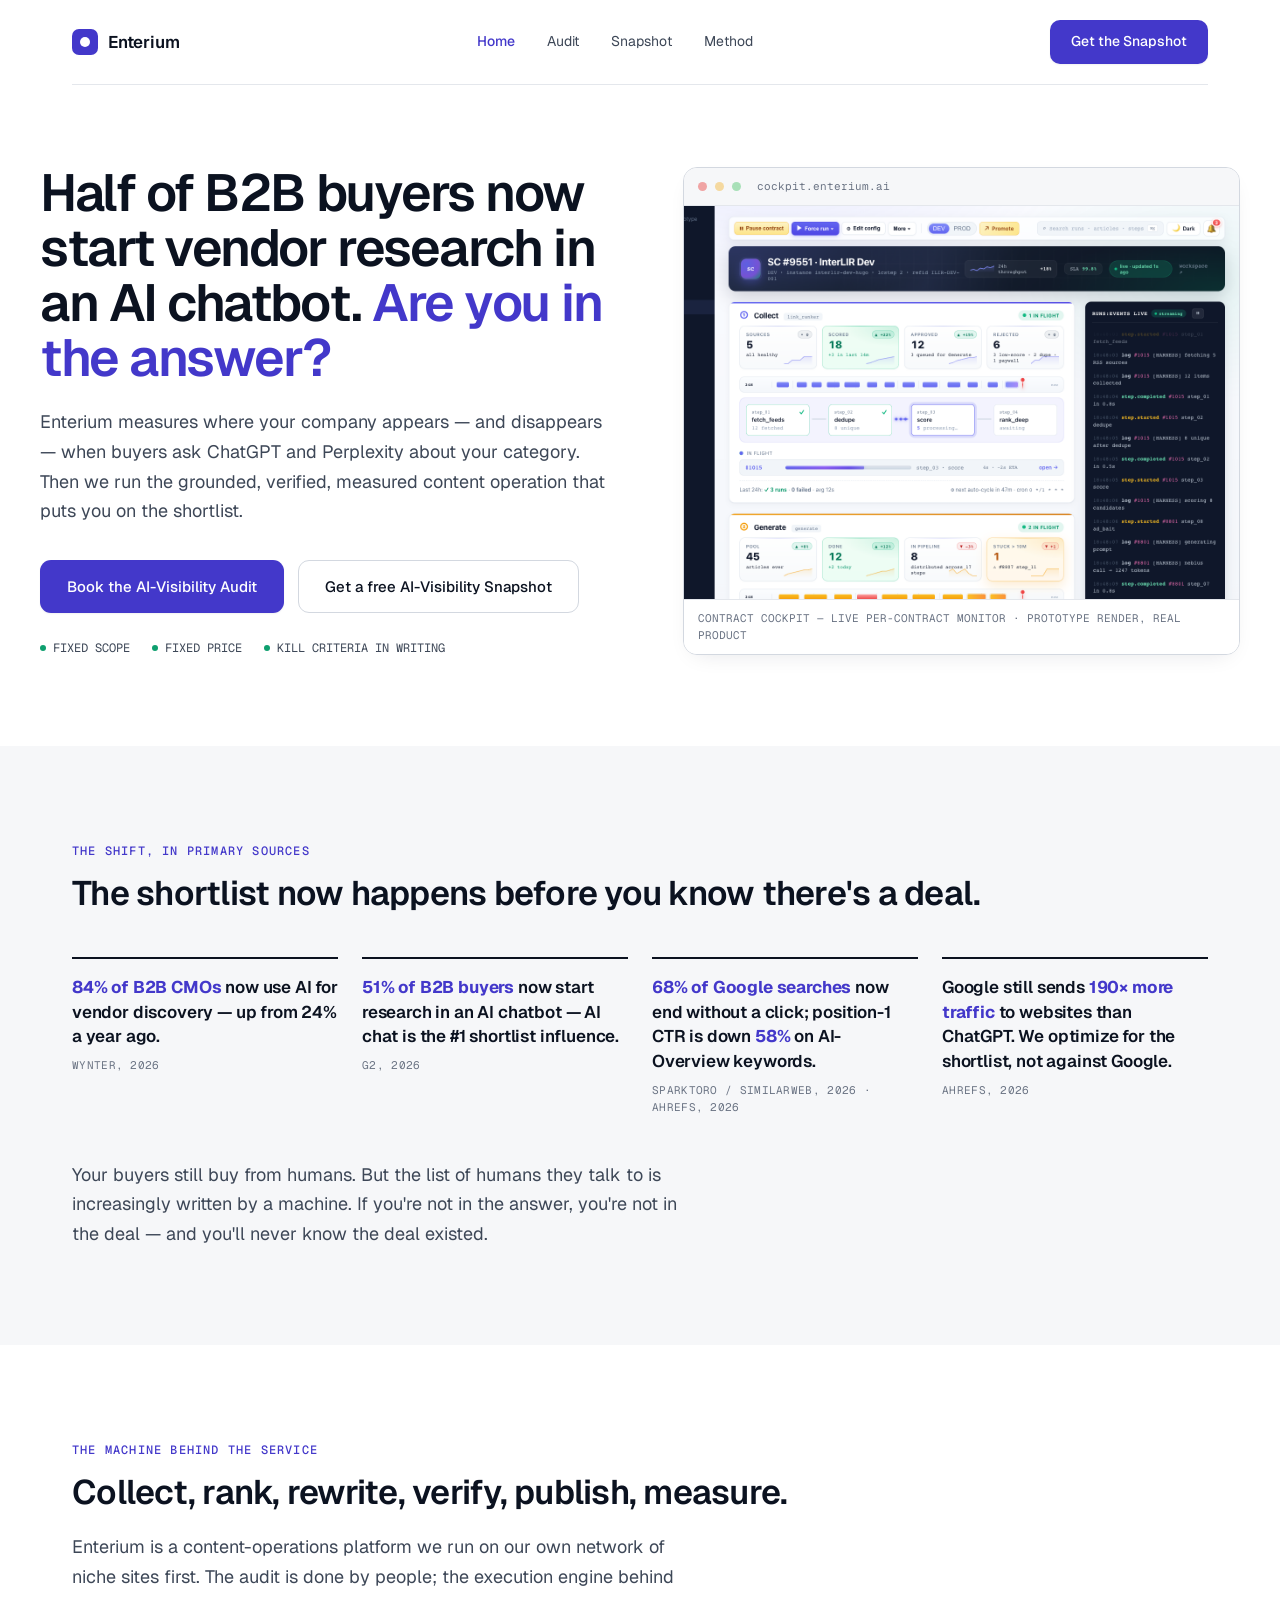
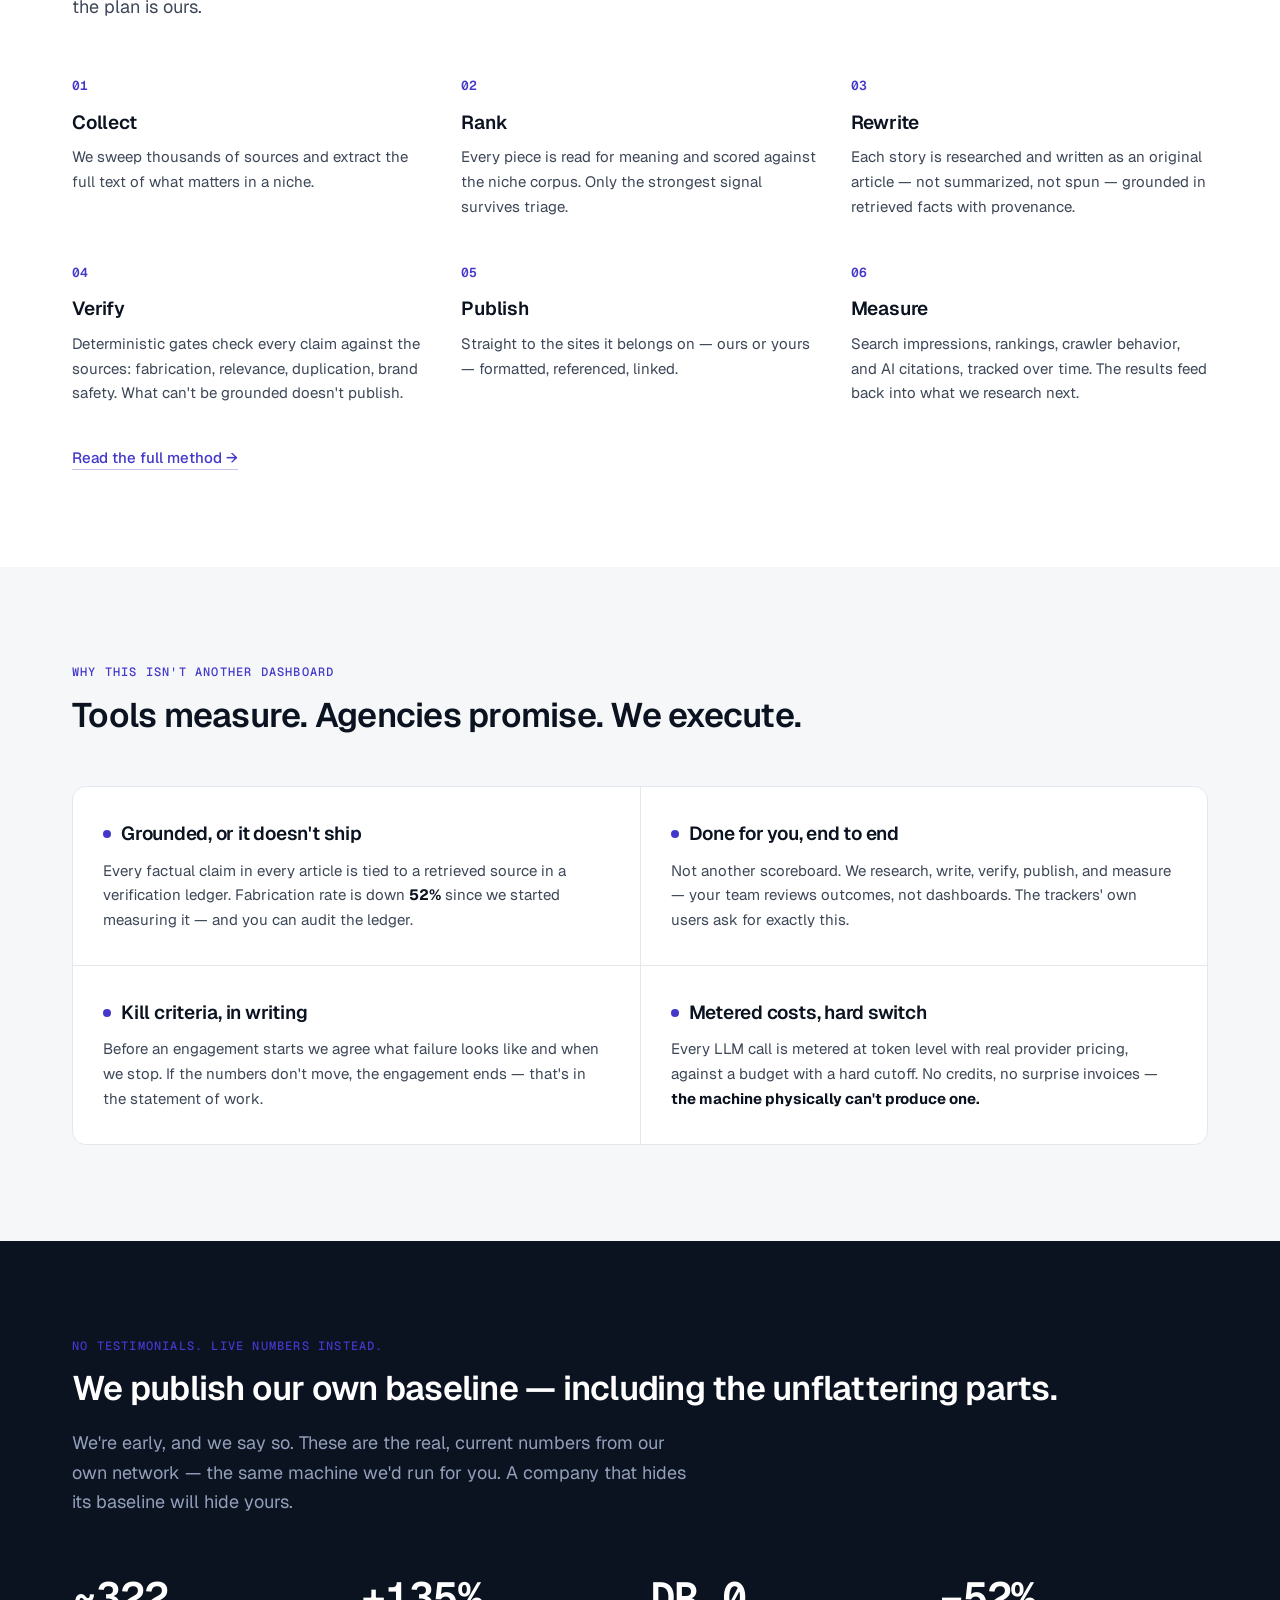
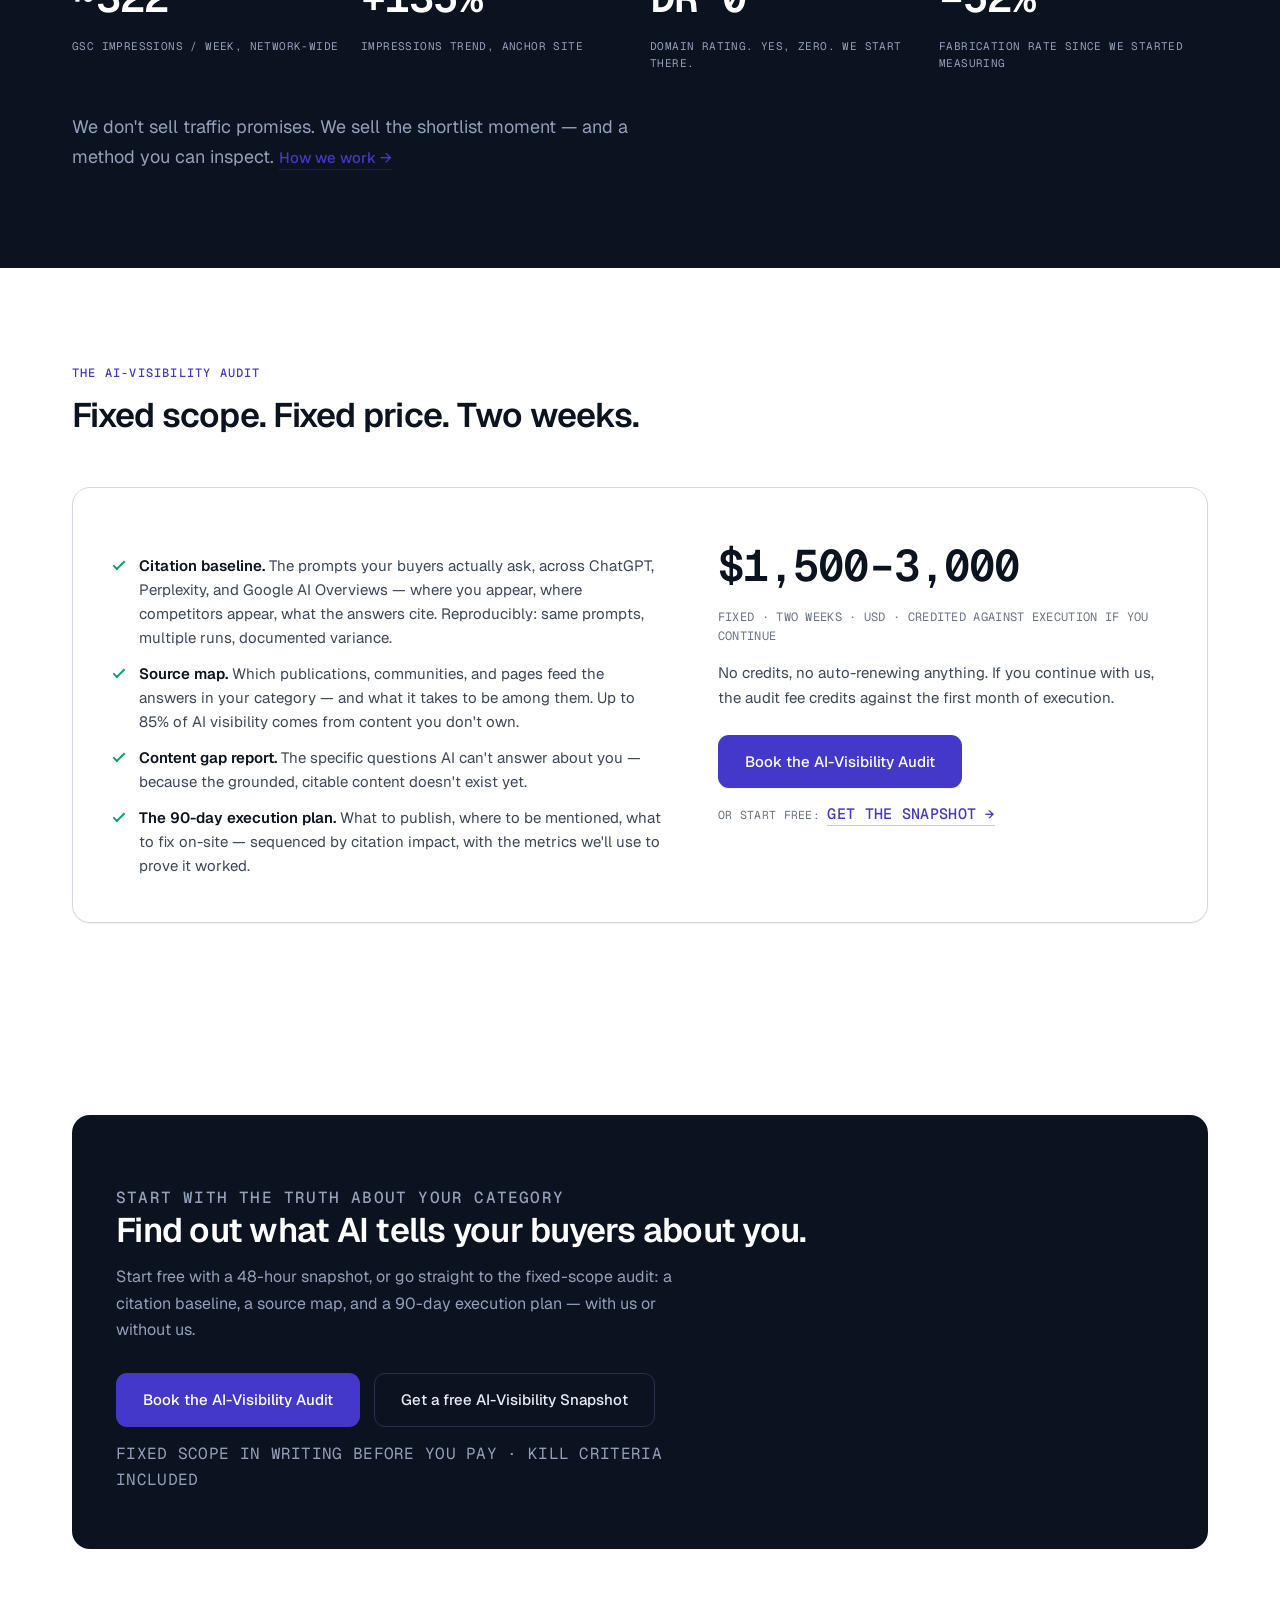
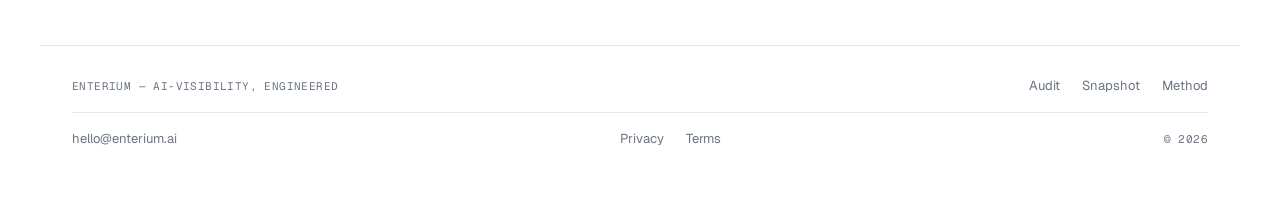
==== commit 924c25fc: "Refresh evidence to 2026-only sources (G2 2026, Wynter, SparkToro/Similarweb, Ahrefs)" ====
--- a/index.html
+++ b/index.html
@@ -124,20 +124,20 @@
       <h2 id="evidence-h" class="reveal" style="--i:1">The shortlist now happens before you know there's a deal.</h2>
       <div class="sources">
         <div class="source reveal" style="--i:0">
-          <p class="s-stat"><b>89% of B2B buyers</b> use generative AI somewhere in their purchase process.</p>
-          <p class="s-src">FORRESTER, 2024</p>
+          <p class="s-stat"><b>84% of B2B CMOs</b> now use AI for vendor discovery — up from 24% a year ago.</p>
+          <p class="s-src">WYNTER, 2026</p>
         </div>
         <div class="source reveal" style="--i:1">
-          <p class="s-stat">AI chat is the <b>#1 source</b> buyers use to build software shortlists.</p>
-          <p class="s-src">G2, 2025</p>
+          <p class="s-stat"><b>51% of B2B buyers</b> now start research in an AI chatbot — AI chat is the #1 shortlist influence.</p>
+          <p class="s-src">G2, 2026</p>
         </div>
         <div class="source reveal" style="--i:2">
-          <p class="s-stat">Position-1 CTR is down <b>58%</b> on AI-Overview keywords.</p>
-          <p class="s-src">AHREFS, 2026 · PEW, 2025</p>
+          <p class="s-stat"><b>68% of Google searches</b> now end without a click; position-1 CTR is down <b>58%</b> on AI-Overview keywords.</p>
+          <p class="s-src">SPARKTORO / SIMILARWEB, 2026 · AHREFS, 2026</p>
         </div>
         <div class="source reveal" style="--i:3">
-          <p class="s-stat">Google still dwarfs AI search <b>~200:1</b>. We optimize for the shortlist, not against Google.</p>
-          <p class="s-src">SPARKTORO / DATOS, 2025</p>
+          <p class="s-stat">Google still sends <b>190&times; more traffic</b> to websites than ChatGPT. We optimize for the shortlist, not against Google.</p>
+          <p class="s-src">AHREFS, 2026</p>
         </div>
       </div>
       <p class="lead reveal" style="--i:4;margin-top:44px">Your buyers still buy from humans. But the list of humans they talk to is increasingly written by a machine. If you're not in the answer, you're not in the deal — and you'll never know the deal existed.</p>
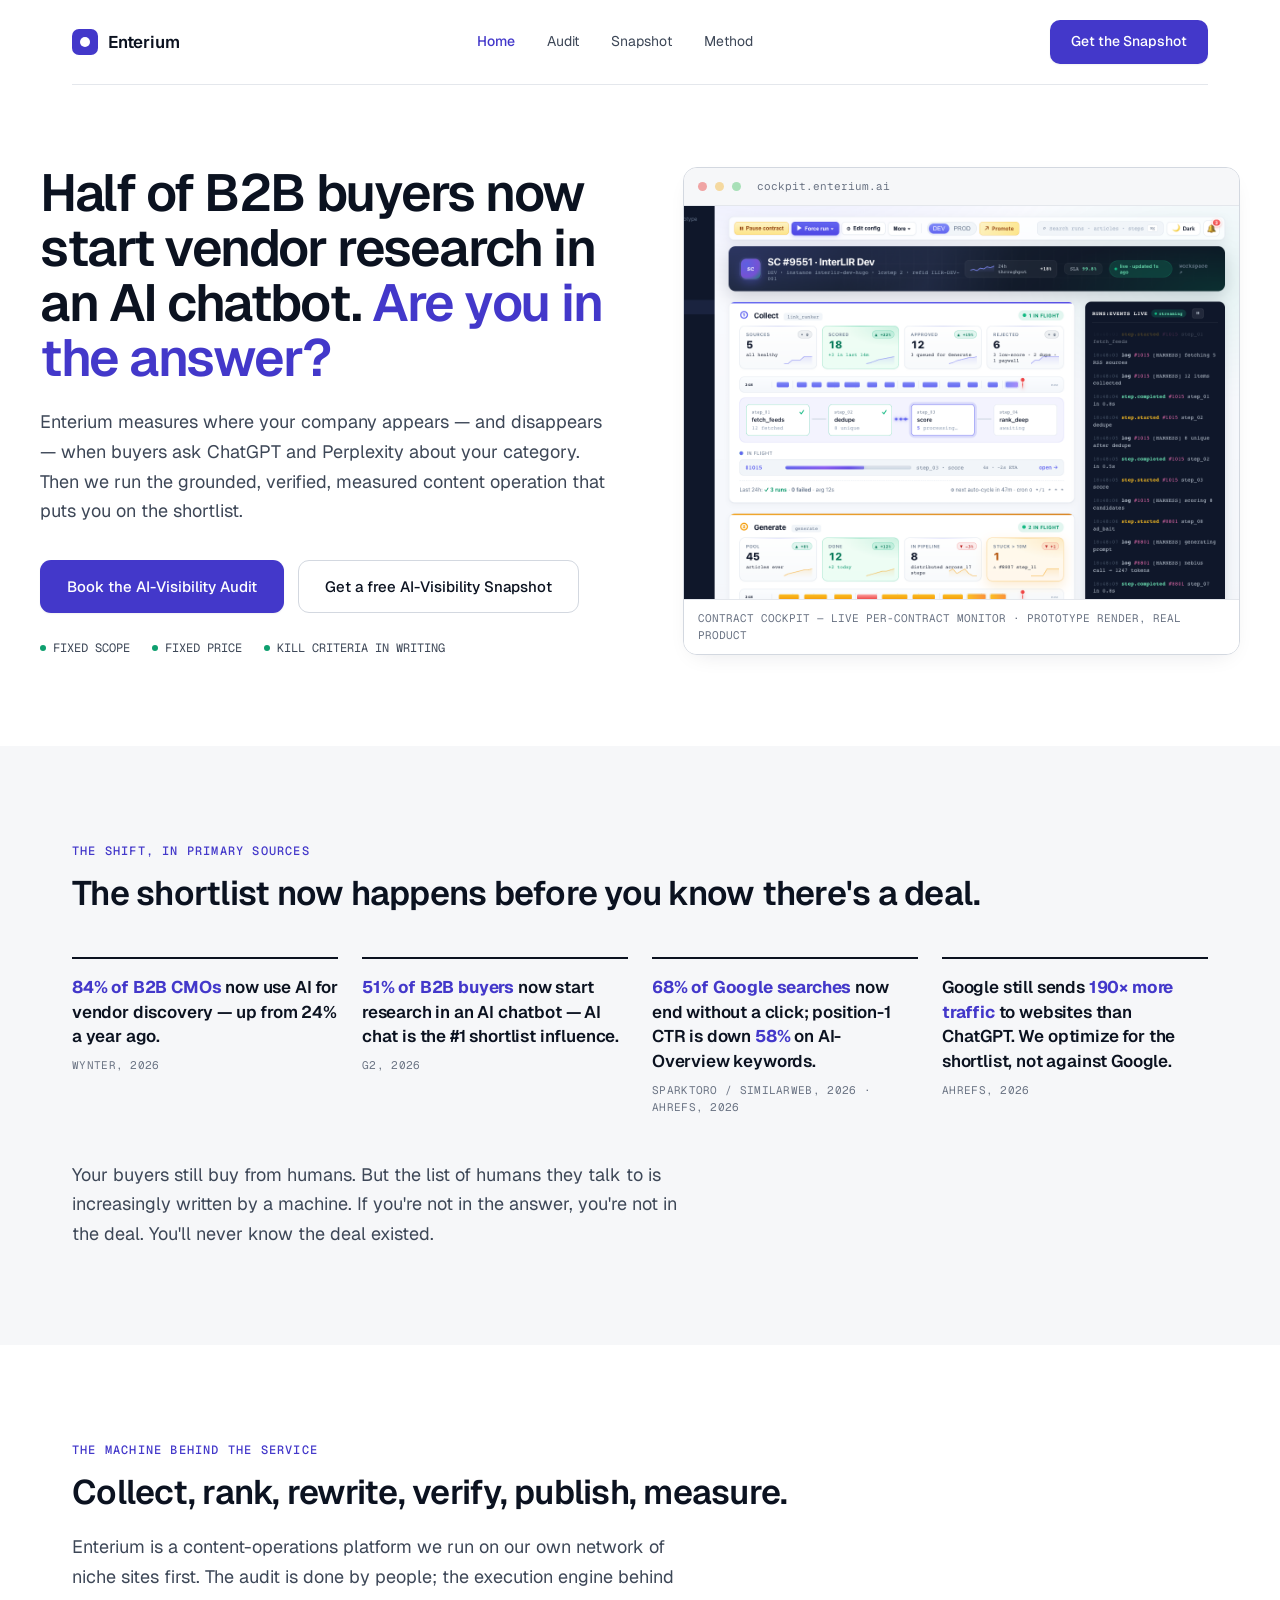
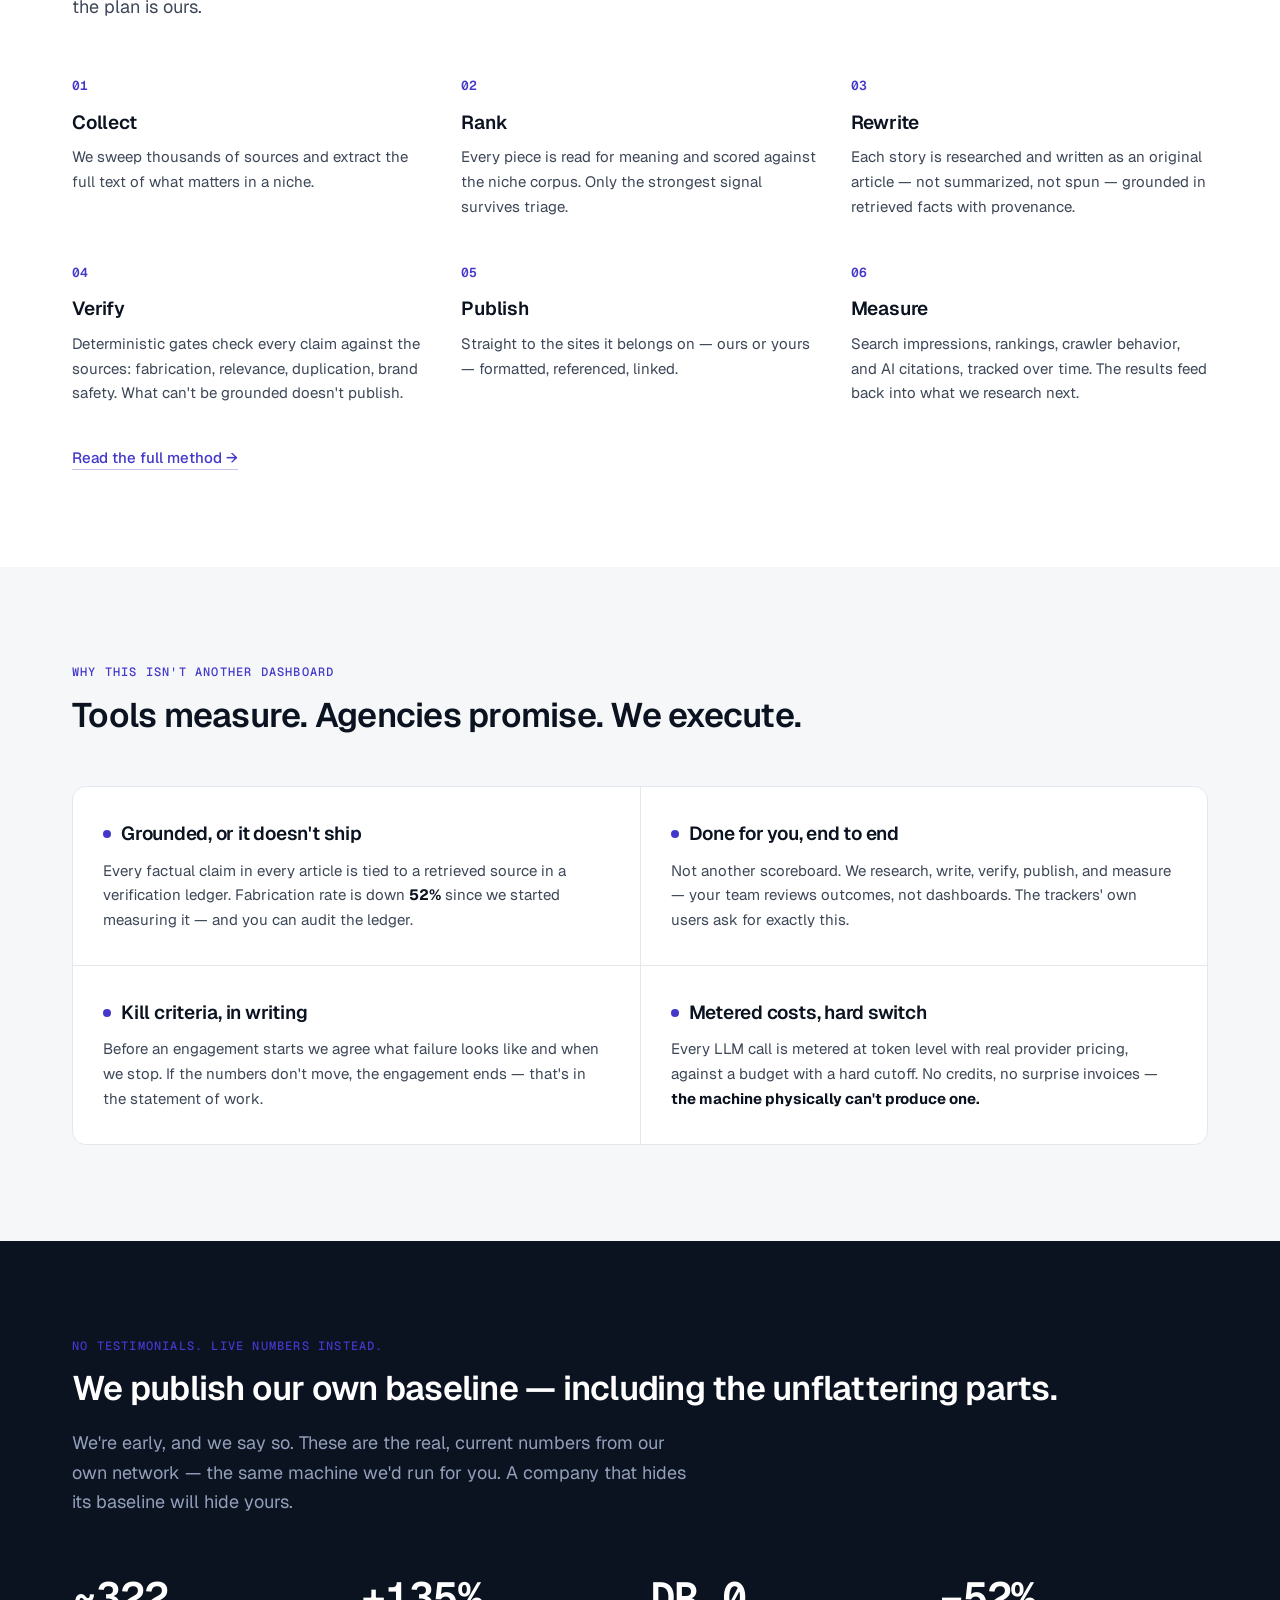
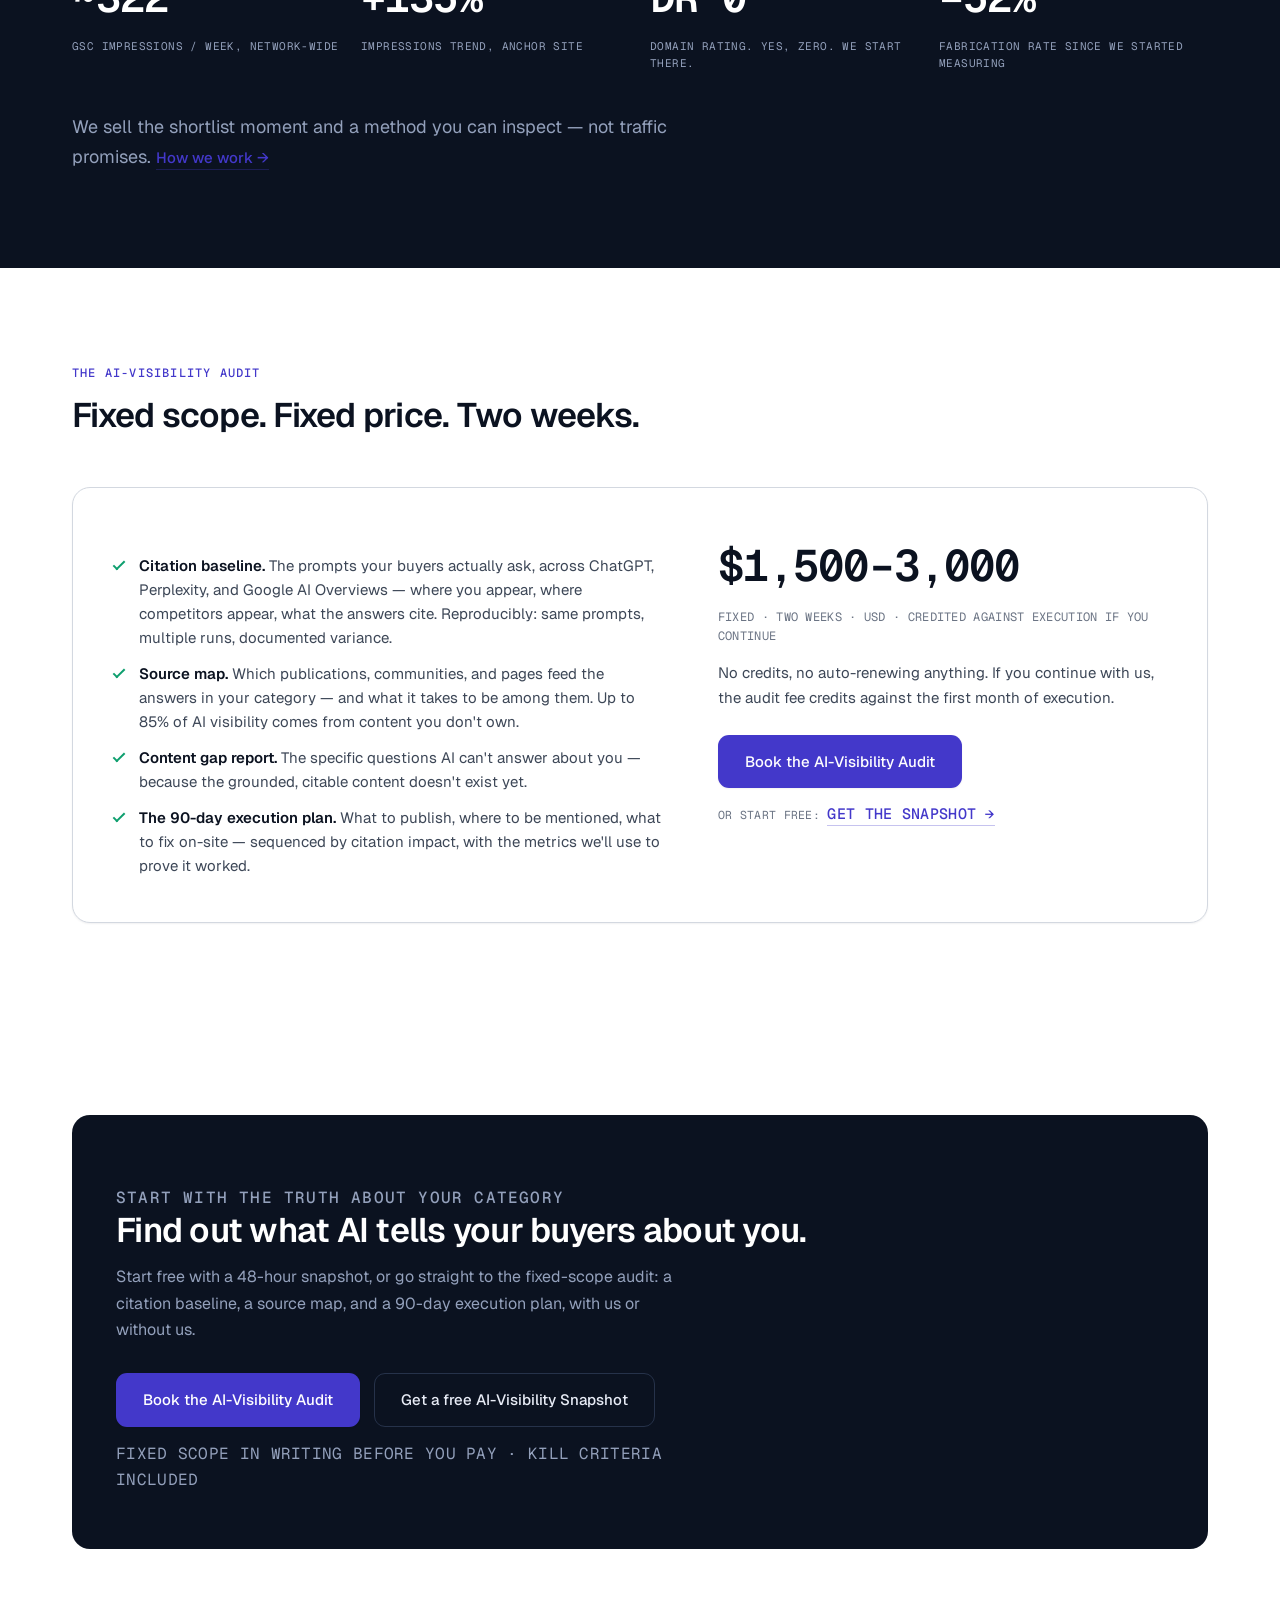
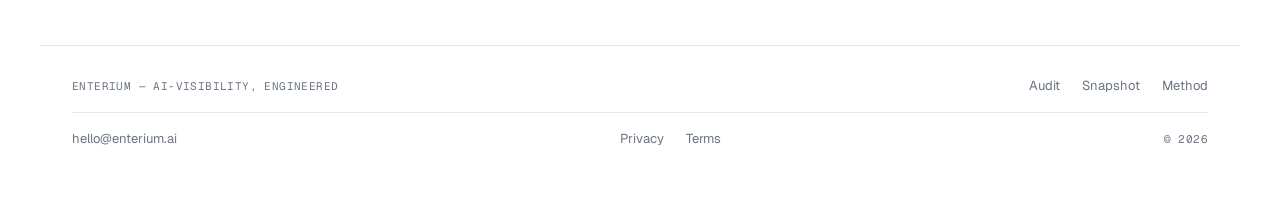
==== commit 79795312: "no-ai-slop edit pass: de-pattern binary contrasts and dash crutches (voice kept)" ====
--- a/index.html
+++ b/index.html
@@ -140,7 +140,7 @@
           <p class="s-src">AHREFS, 2026</p>
         </div>
       </div>
-      <p class="lead reveal" style="--i:4;margin-top:44px">Your buyers still buy from humans. But the list of humans they talk to is increasingly written by a machine. If you're not in the answer, you're not in the deal — and you'll never know the deal existed.</p>
+      <p class="lead reveal" style="--i:4;margin-top:44px">Your buyers still buy from humans. But the list of humans they talk to is increasingly written by a machine. If you're not in the answer, you're not in the deal. You'll never know the deal existed.</p>
     </div>
   </section>
 
@@ -236,7 +236,7 @@
           <div class="m-lbl">FABRICATION RATE SINCE WE STARTED MEASURING</div>
         </div>
       </div>
-      <p class="lead reveal" style="--i:4;margin-top:40px">We don't sell traffic promises. We sell the shortlist moment — and a method you can inspect. <a class="link-arrow" href="method.html">How we work &rarr;</a></p>
+      <p class="lead reveal" style="--i:4;margin-top:40px">We sell the shortlist moment and a method you can inspect — not traffic promises. <a class="link-arrow" href="method.html">How we work &rarr;</a></p>
     </div>
   </section>
 
@@ -273,7 +273,7 @@
       <div class="panelbox reveal">
         <p class="eyebrow" style="color:var(--muted-on-dark)">Start with the truth about your category</p>
         <h2 id="cta-h">Find out what AI tells your buyers about you.</h2>
-        <p>Start free with a 48-hour snapshot, or go straight to the fixed-scope audit: a citation baseline, a source map, and a 90-day execution plan — with us or without us.</p>
+        <p>Start free with a 48-hour snapshot, or go straight to the fixed-scope audit: a citation baseline, a source map, and a 90-day execution plan, with us or without us.</p>
         <div class="cta-btns">
           <a class="btn btn-primary btn-lg" href="audit.html">Book the AI-Visibility Audit</a>
           <a class="btn btn-on-dark btn-lg" href="snapshot.html">Get a free AI-Visibility Snapshot</a>
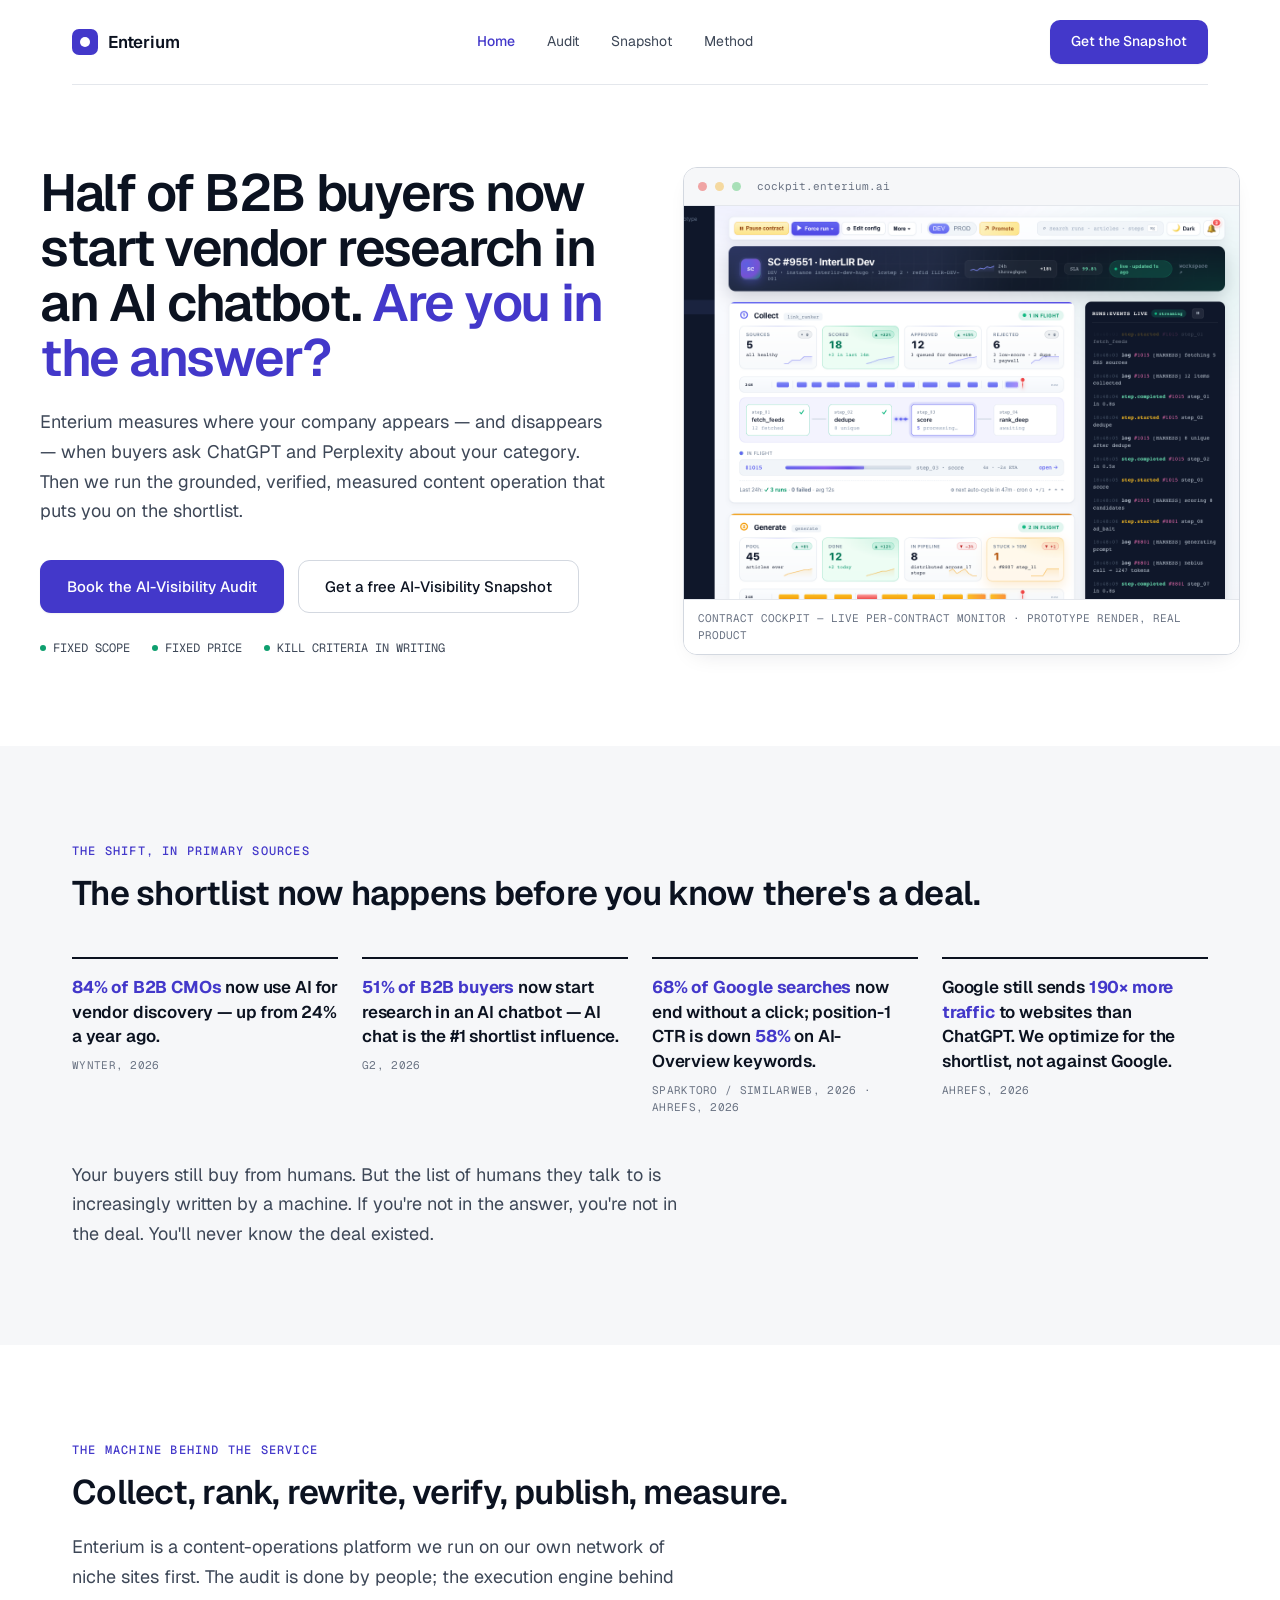
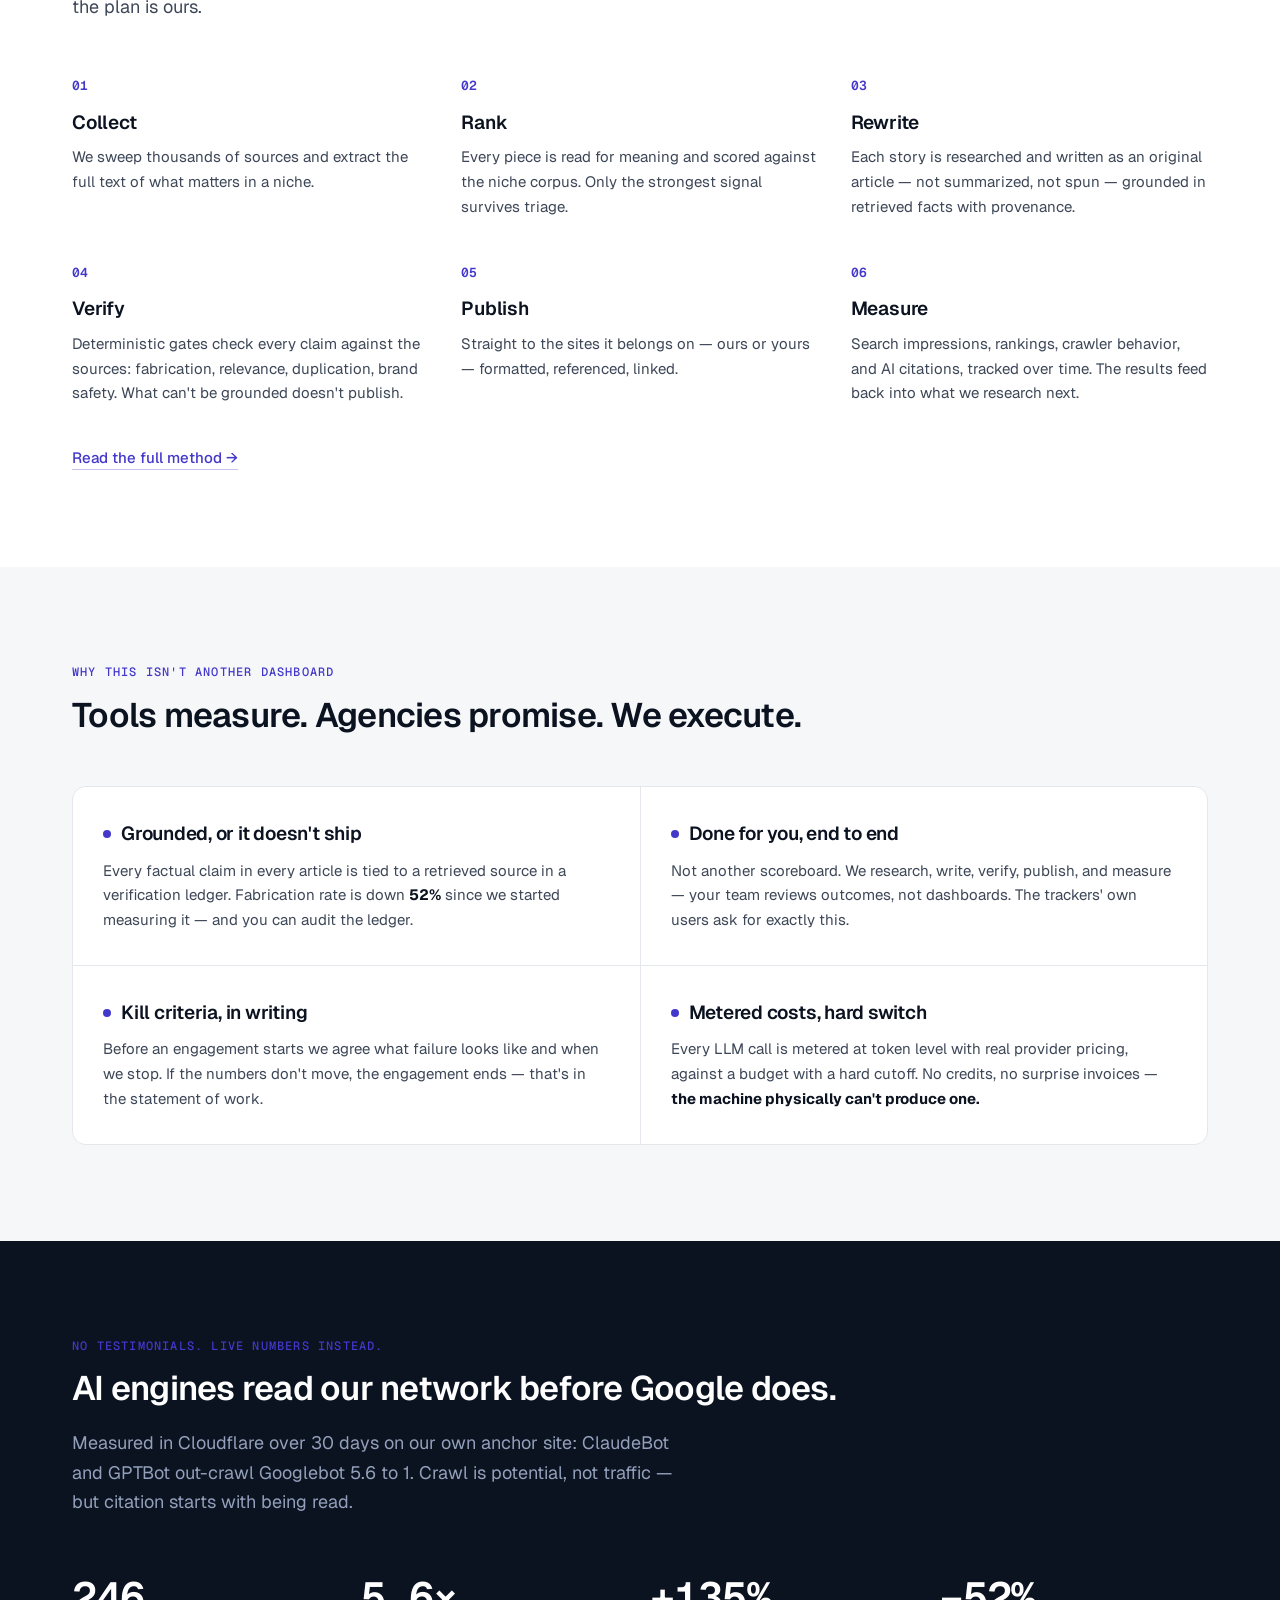
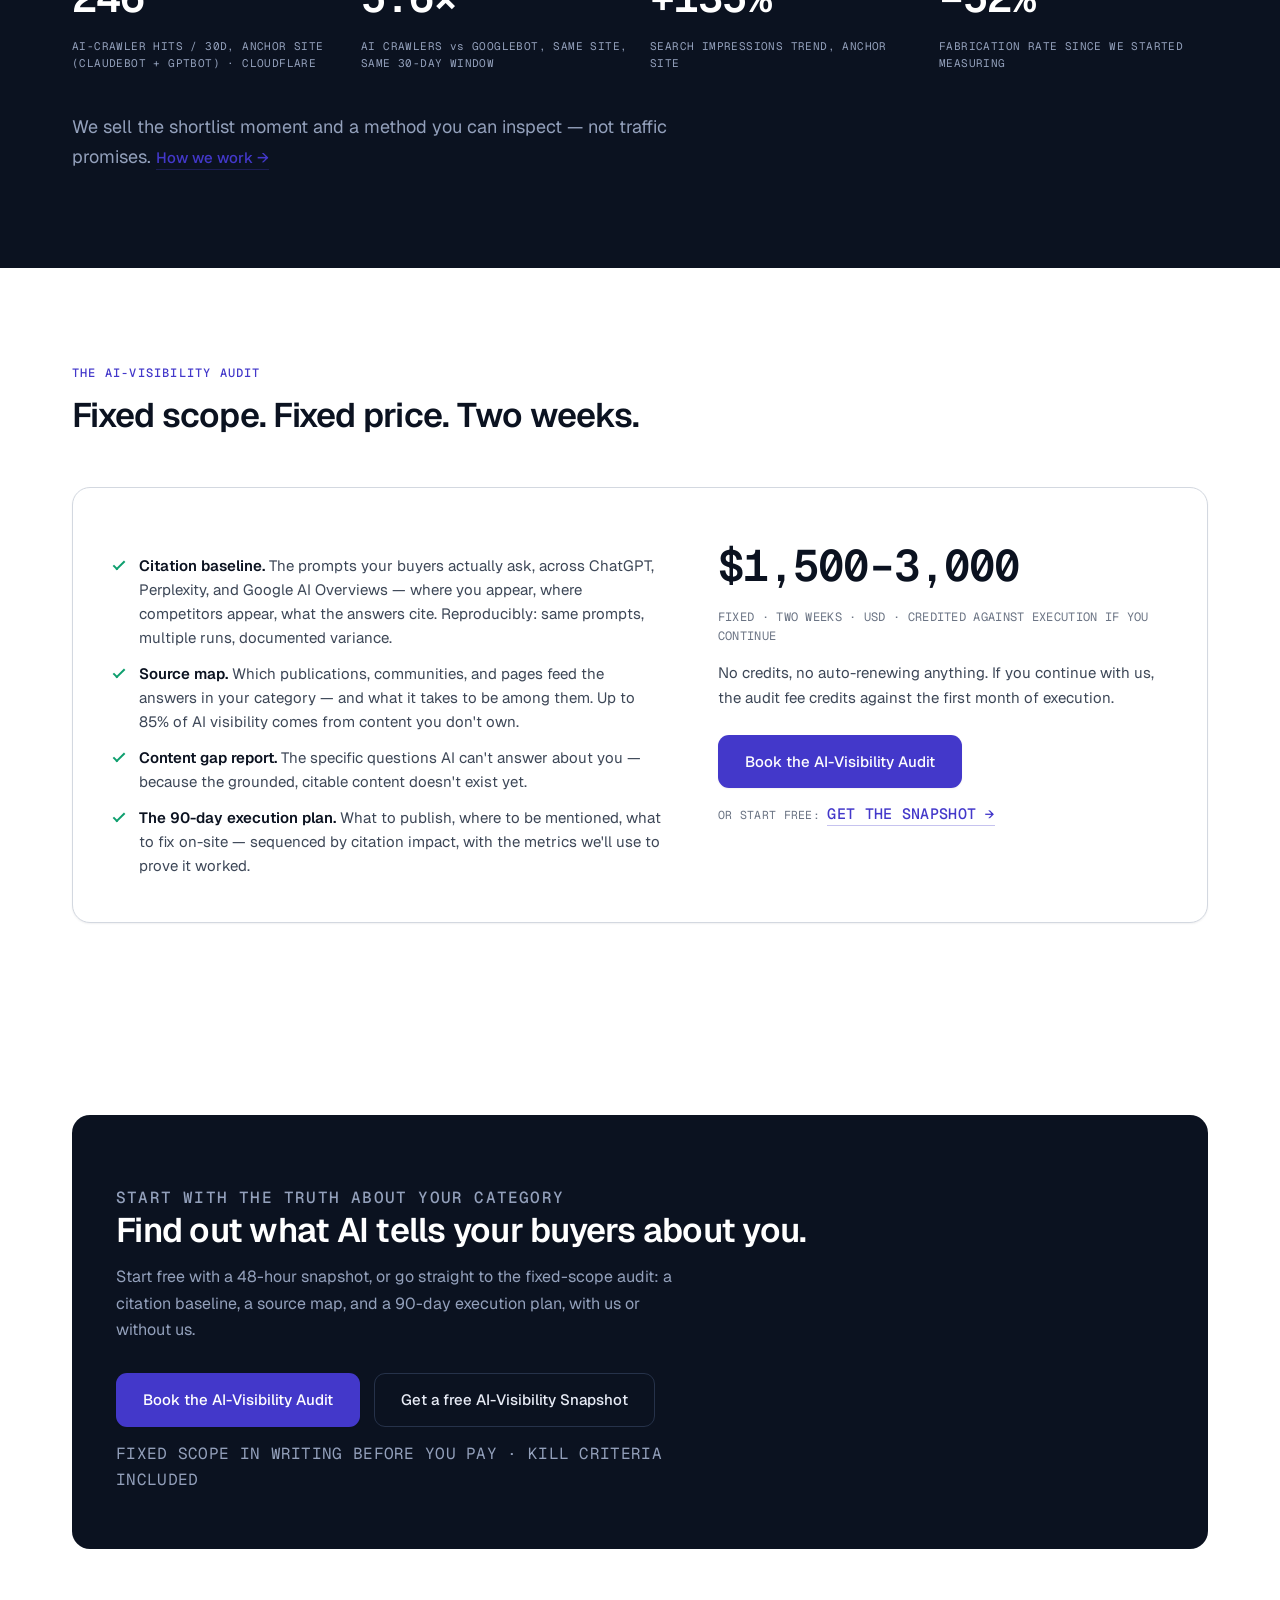
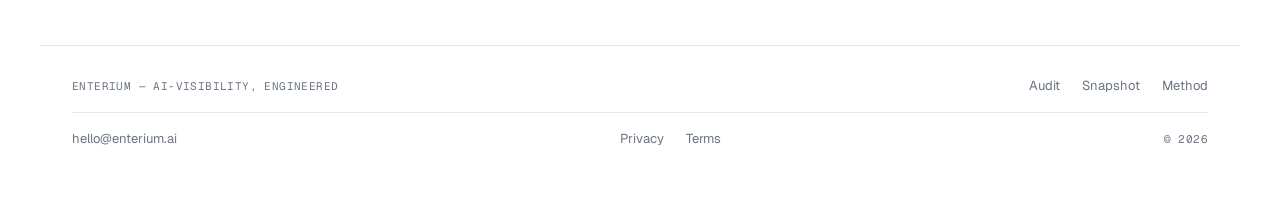
==== commit d5902c6e: "Replace DR-0 baseline with Cloudflare AI-crawler stats (246 hits/30d, 5.6x vs Googlebot)" ====
--- a/index.html
+++ b/index.html
@@ -216,20 +216,20 @@
   <section class="dark" aria-labelledby="numbers-h">
     <div class="wrap">
       <p class="eyebrow reveal">No testimonials. Live numbers instead.</p>
-      <h2 id="numbers-h" class="reveal" style="--i:1">We publish our own baseline — including the unflattering parts.</h2>
-      <p class="lead reveal" style="--i:2">We're early, and we say so. These are the real, current numbers from our own network — the same machine we'd run for you. A company that hides its baseline will hide yours.</p>
+      <h2 id="numbers-h" class="reveal" style="--i:1">AI engines read our network before Google does.</h2>
+      <p class="lead reveal" style="--i:2">Measured in Cloudflare over 30 days on our own anchor site: ClaudeBot and GPTBot out-crawl Googlebot 5.6 to 1. Crawl is potential, not traffic — but citation starts with being read.</p>
       <div class="metrics">
         <div class="metric reveal" style="--i:0">
-          <div class="m-num">~322</div>
-          <div class="m-lbl">GSC IMPRESSIONS / WEEK, NETWORK-WIDE</div>
+          <div class="m-num">246</div>
+          <div class="m-lbl">AI-CRAWLER HITS / 30D, ANCHOR SITE (CLAUDEBOT + GPTBOT) · CLOUDFLARE</div>
         </div>
         <div class="metric reveal" style="--i:1">
+          <div class="m-num">5.6&times;</div>
+          <div class="m-lbl">AI CRAWLERS vs GOOGLEBOT, SAME SITE, SAME 30-DAY WINDOW</div>
+        </div>
+        <div class="metric reveal" style="--i:2">
           <div class="m-num">+135%</div>
-          <div class="m-lbl">IMPRESSIONS TREND, ANCHOR SITE</div>
-        </div>
-        <div class="metric reveal" style="--i:2">
-          <div class="m-num">DR 0</div>
-          <div class="m-lbl">DOMAIN RATING. YES, ZERO. WE START THERE.</div>
+          <div class="m-lbl">SEARCH IMPRESSIONS TREND, ANCHOR SITE</div>
         </div>
         <div class="metric reveal" style="--i:3">
           <div class="m-num">&minus;52%</div>
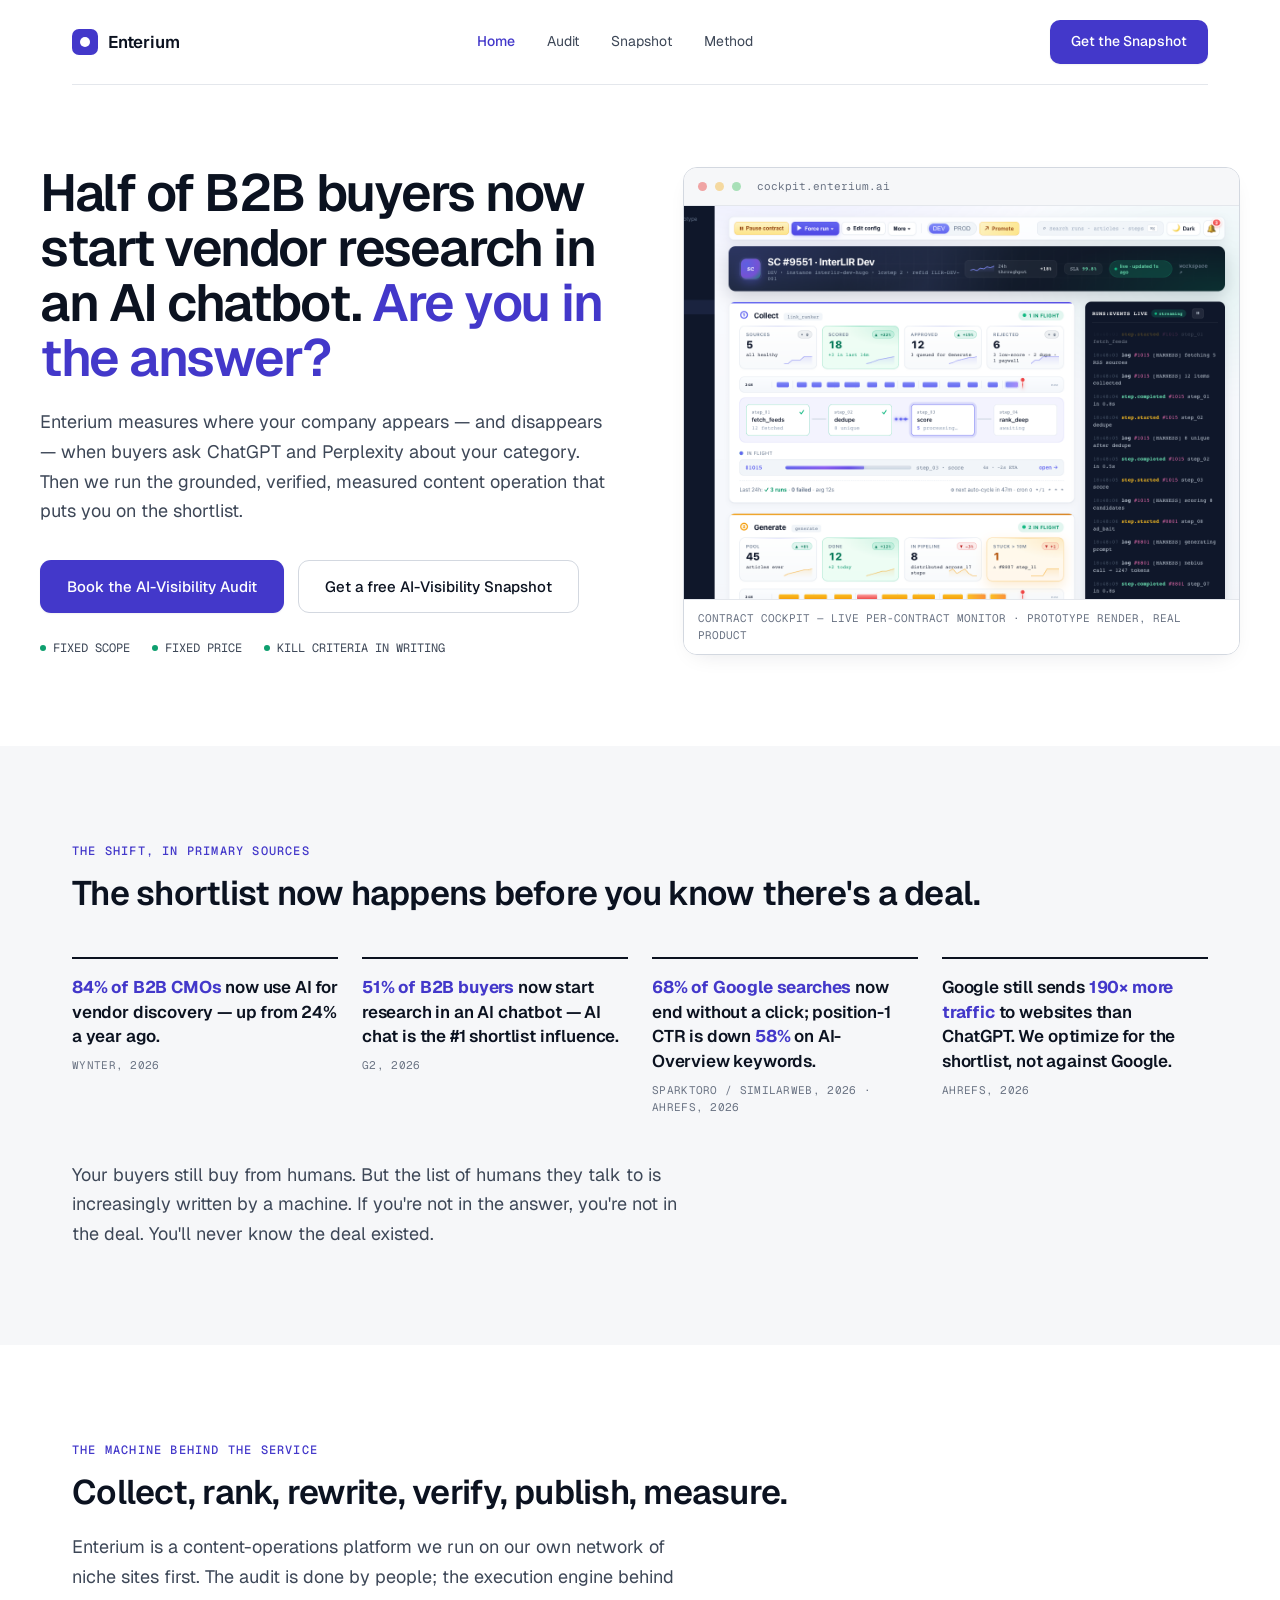
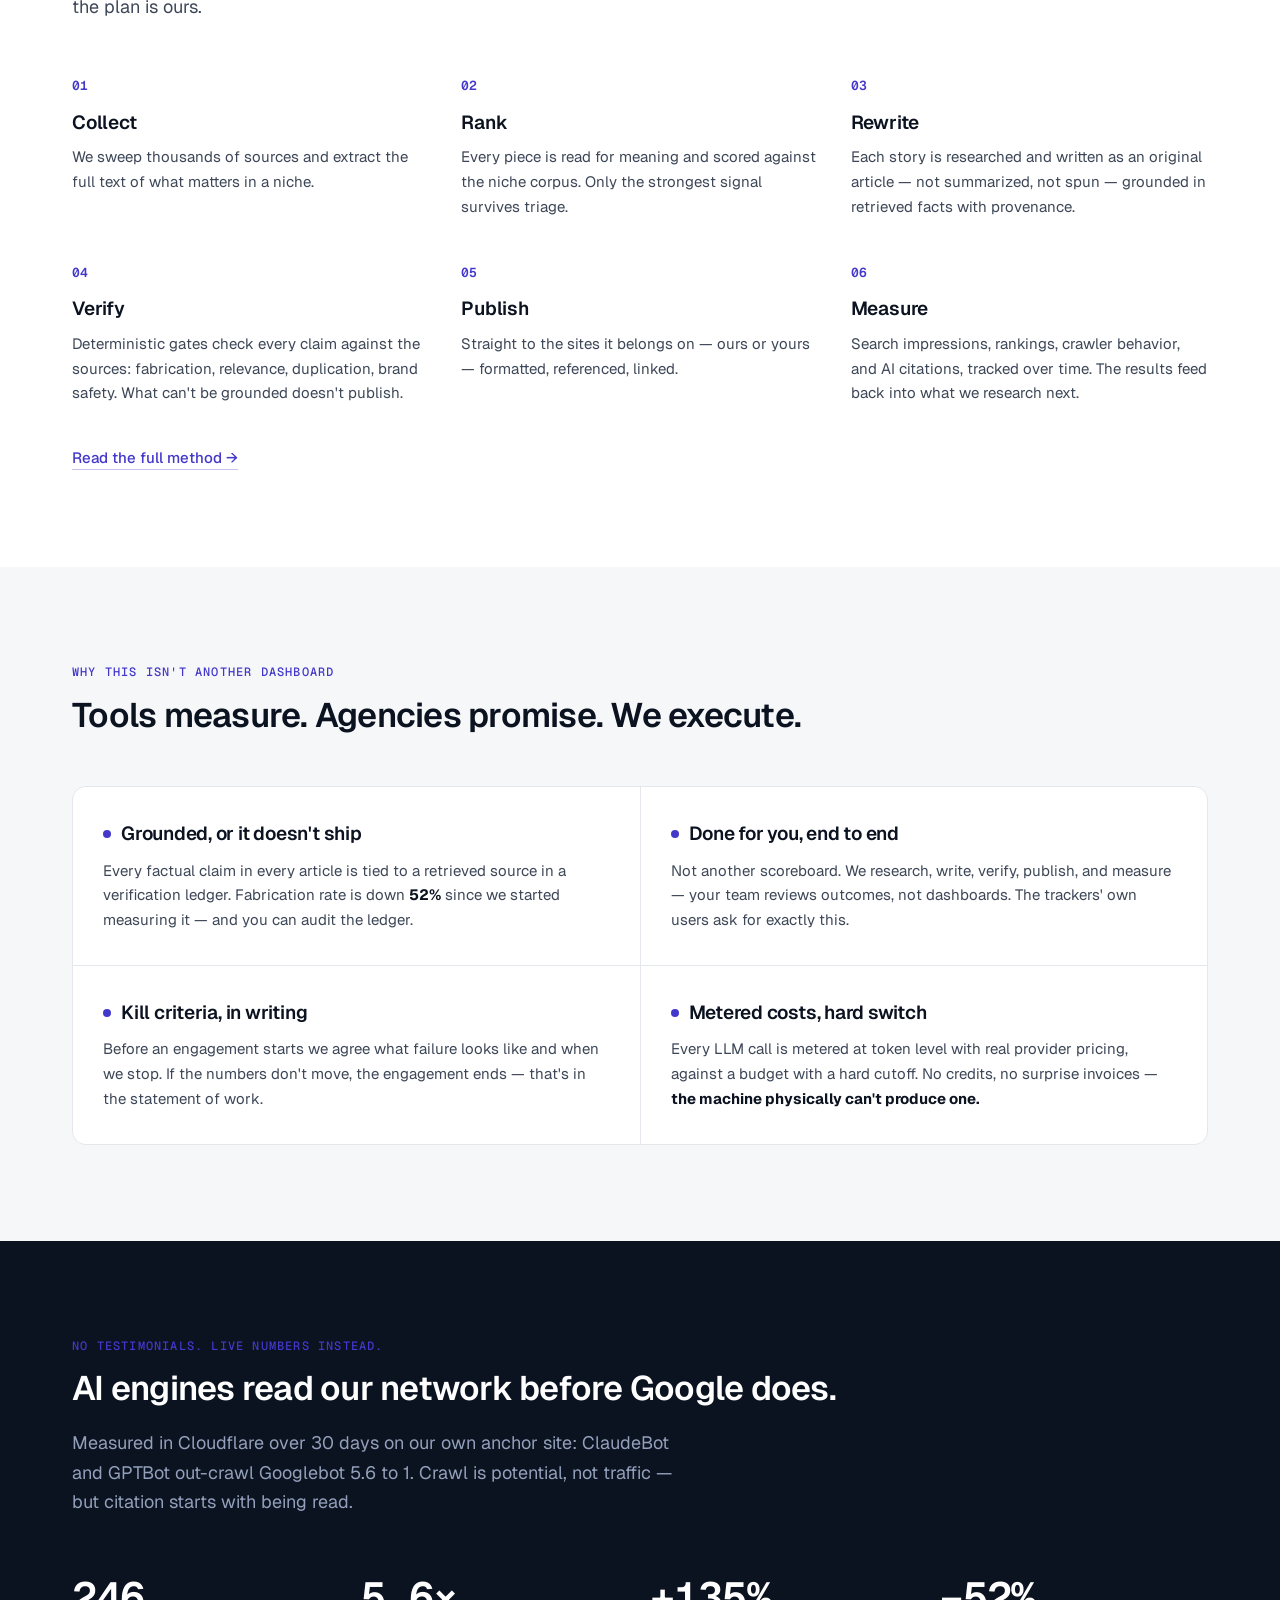
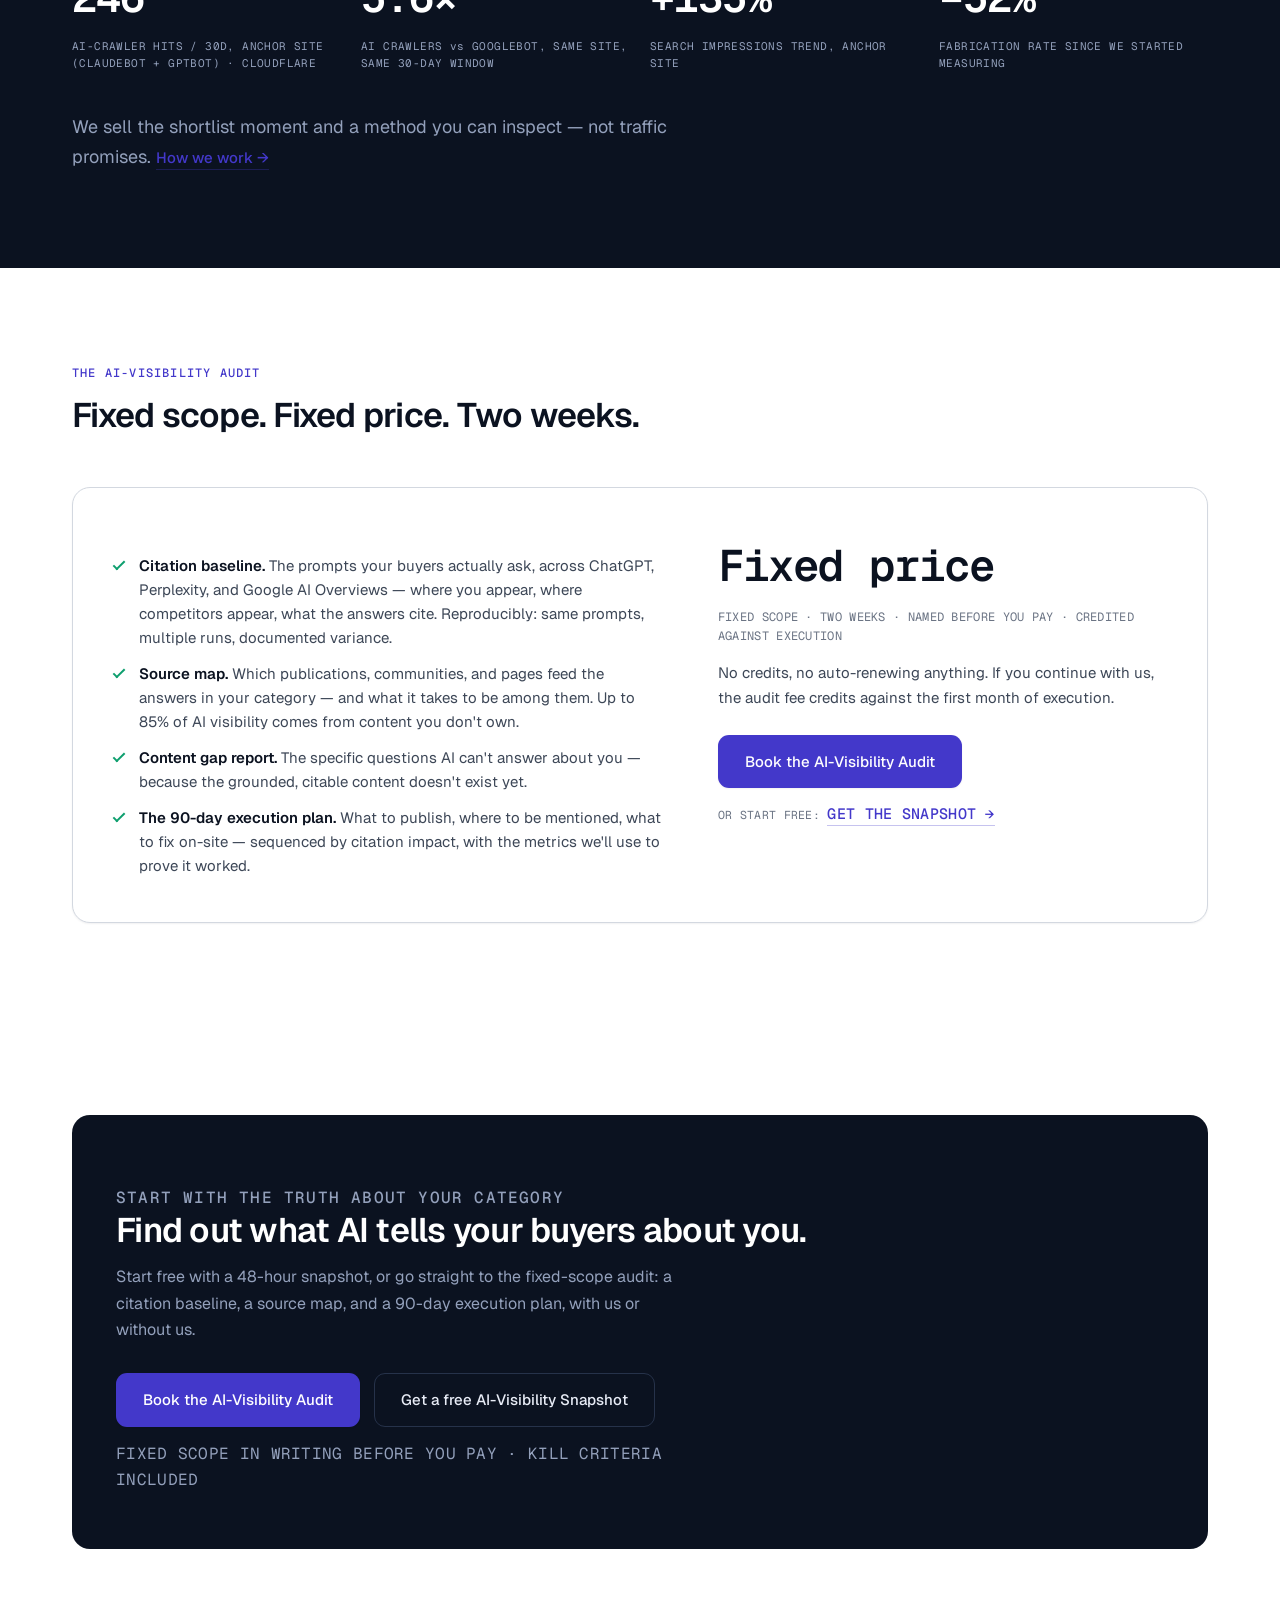
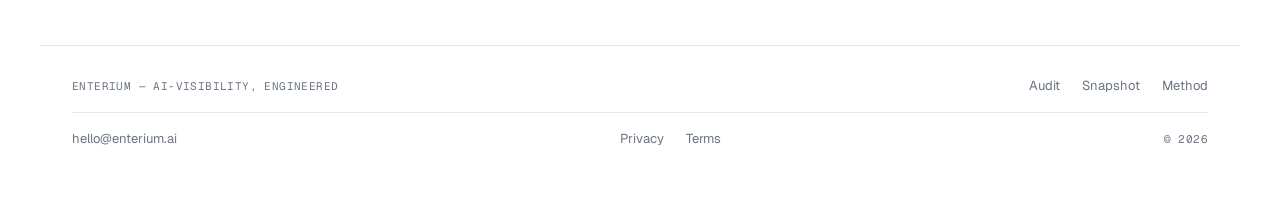
==== commit 99b49f10: "Remove public pricing figures — fixed price named before payment, quoted in conversation" ====
--- a/index.html
+++ b/index.html
@@ -255,8 +255,8 @@
           </ul>
         </div>
         <div>
-          <div class="price-num">$1,500–3,000</div>
-          <p class="price-note">FIXED · TWO WEEKS · USD · CREDITED AGAINST EXECUTION IF YOU CONTINUE</p>
+          <div class="price-num">Fixed price</div>
+          <p class="price-note">FIXED SCOPE · TWO WEEKS · NAMED BEFORE YOU PAY · CREDITED AGAINST EXECUTION</p>
           <p style="color:var(--ink2);font-size:15px;line-height:1.65;margin-top:16px">No credits, no auto-renewing anything. If you continue with us, the audit fee credits against the first month of execution.</p>
           <div class="cta-btns" style="margin-top:24px">
             <a class="btn btn-primary btn-lg" href="audit.html">Book the AI-Visibility Audit</a>
